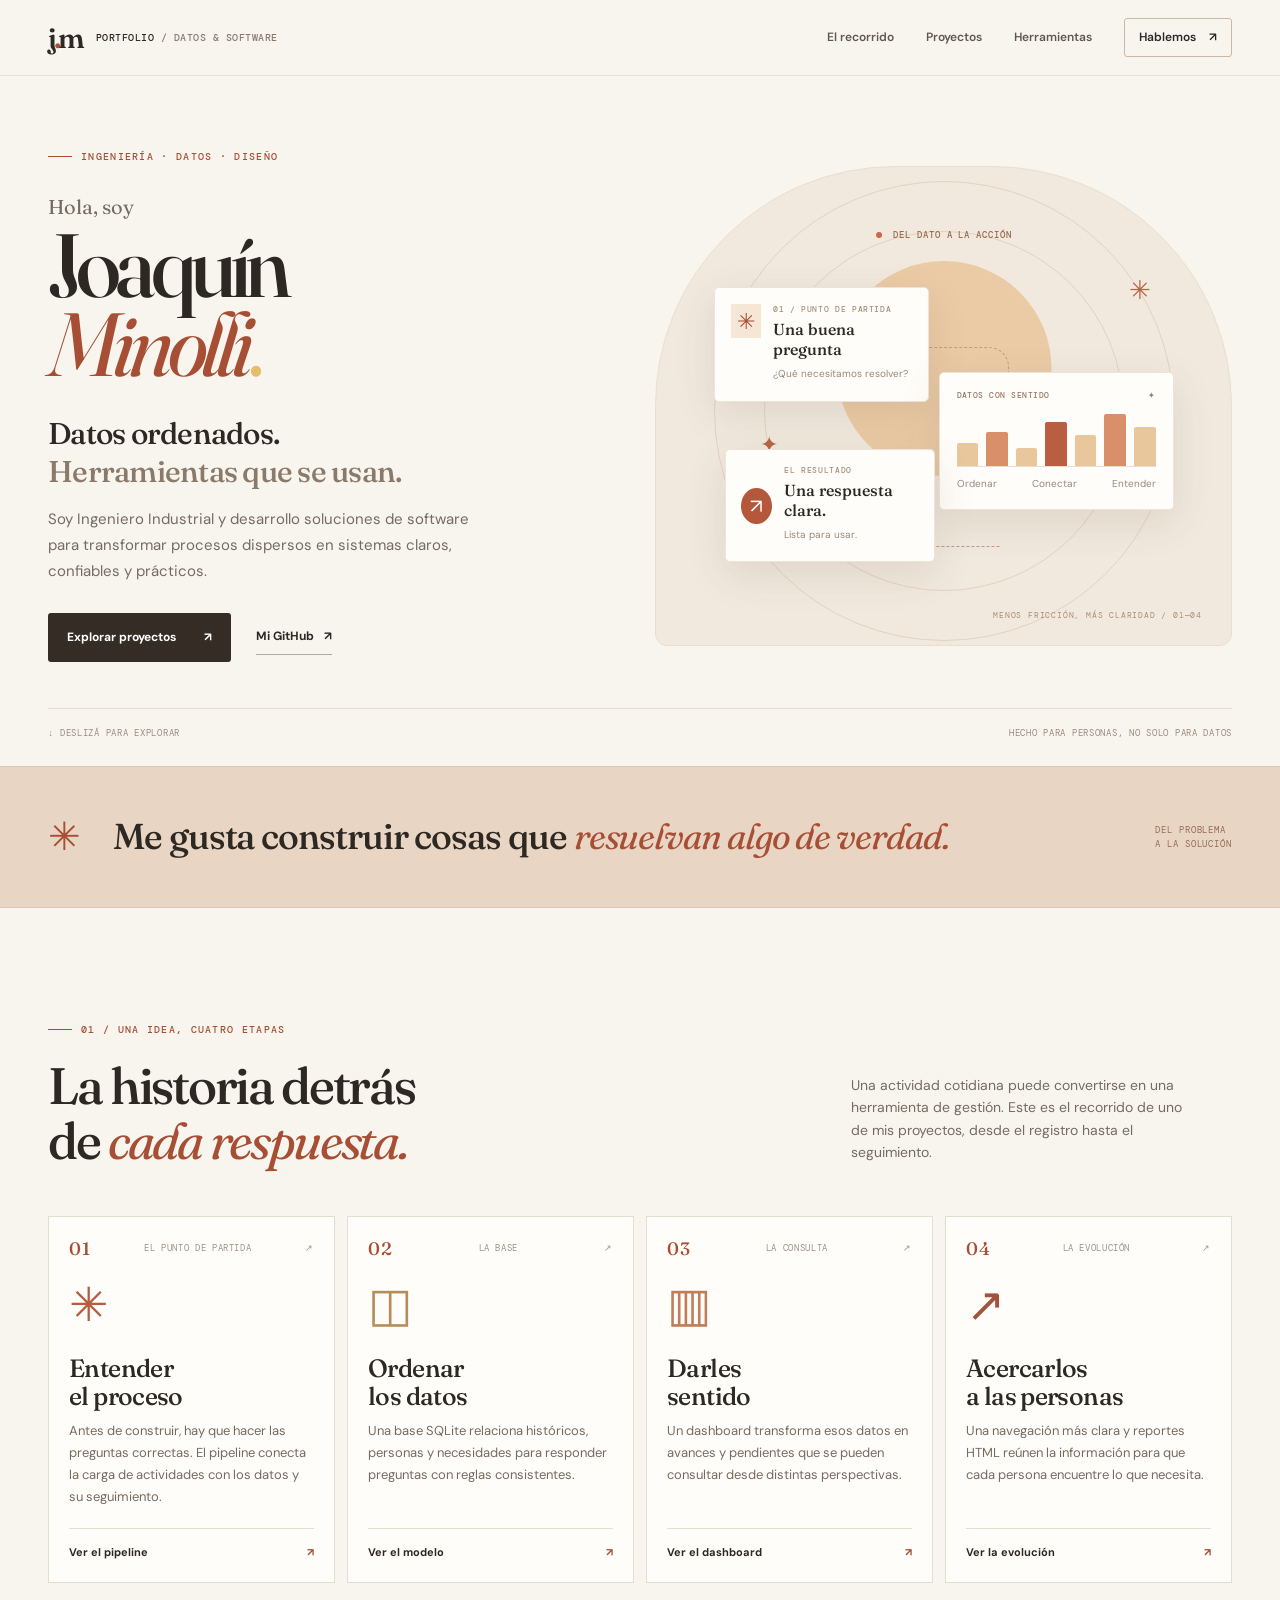
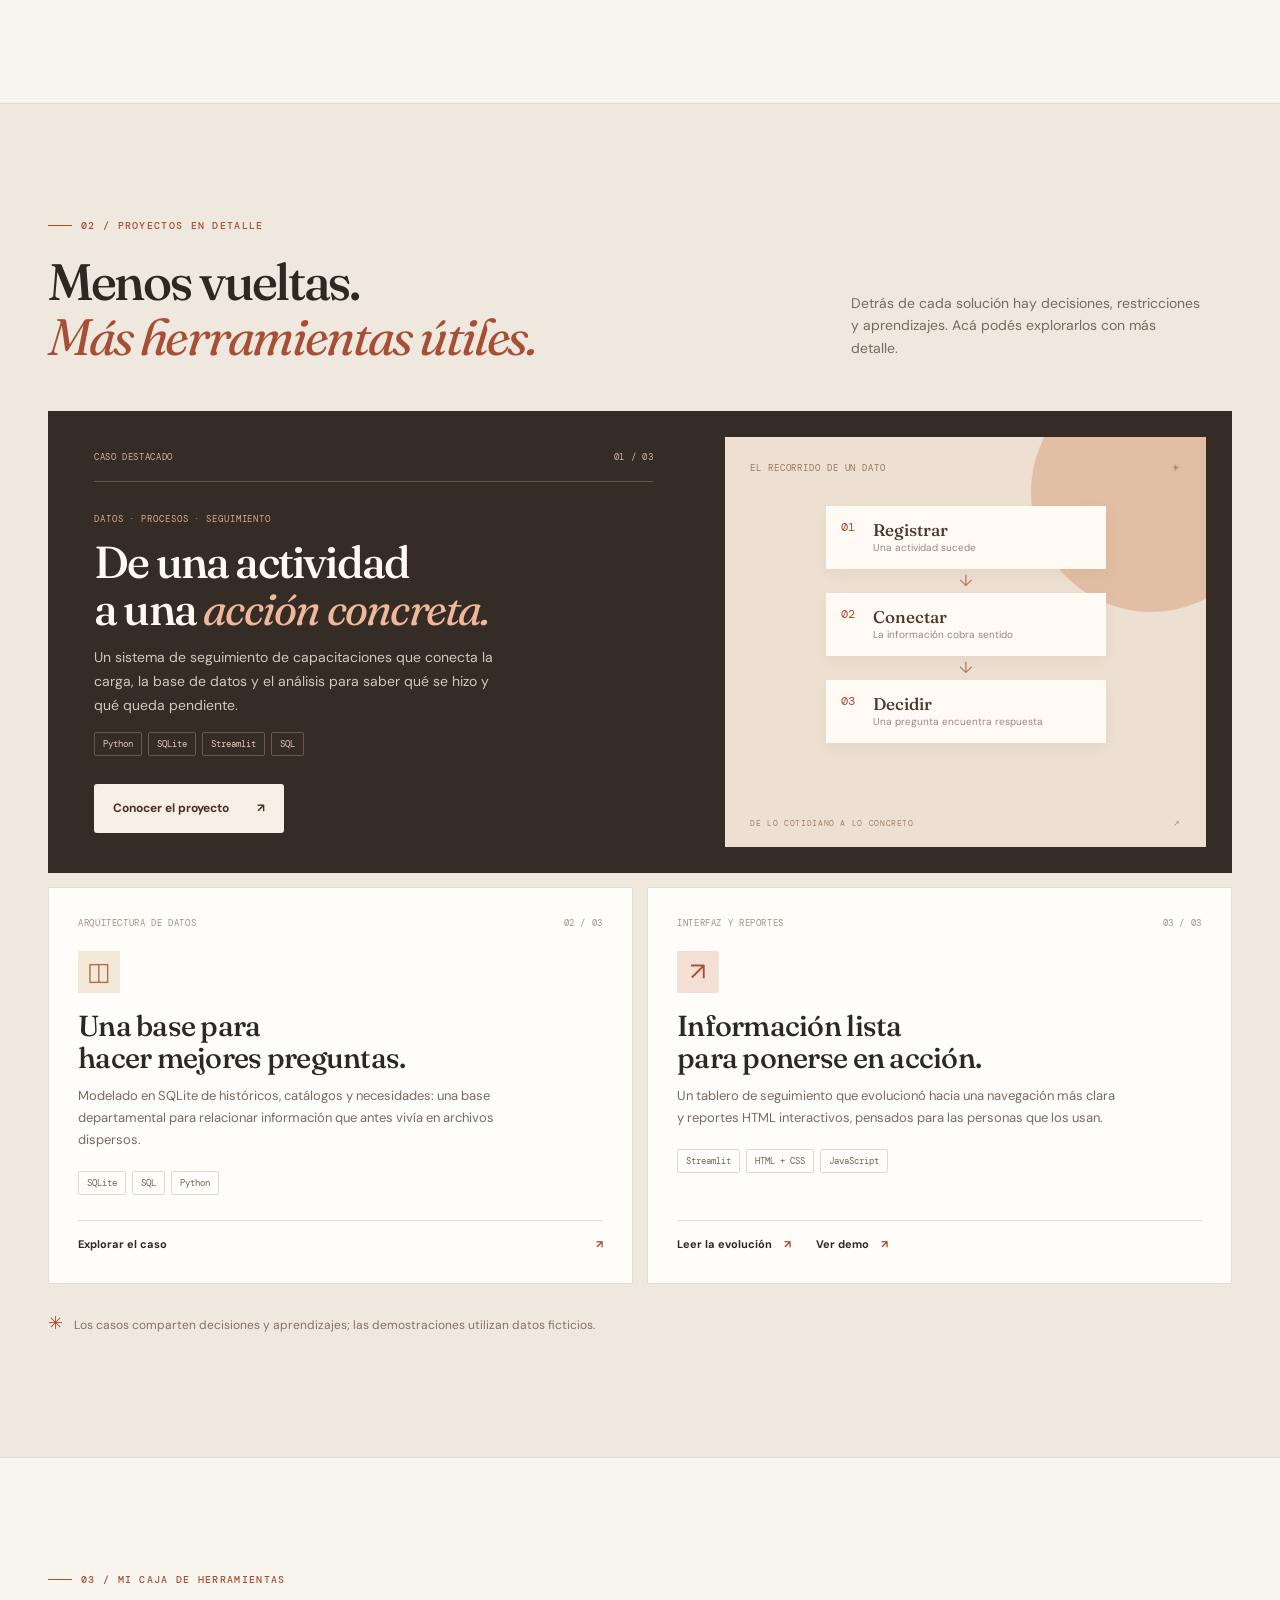
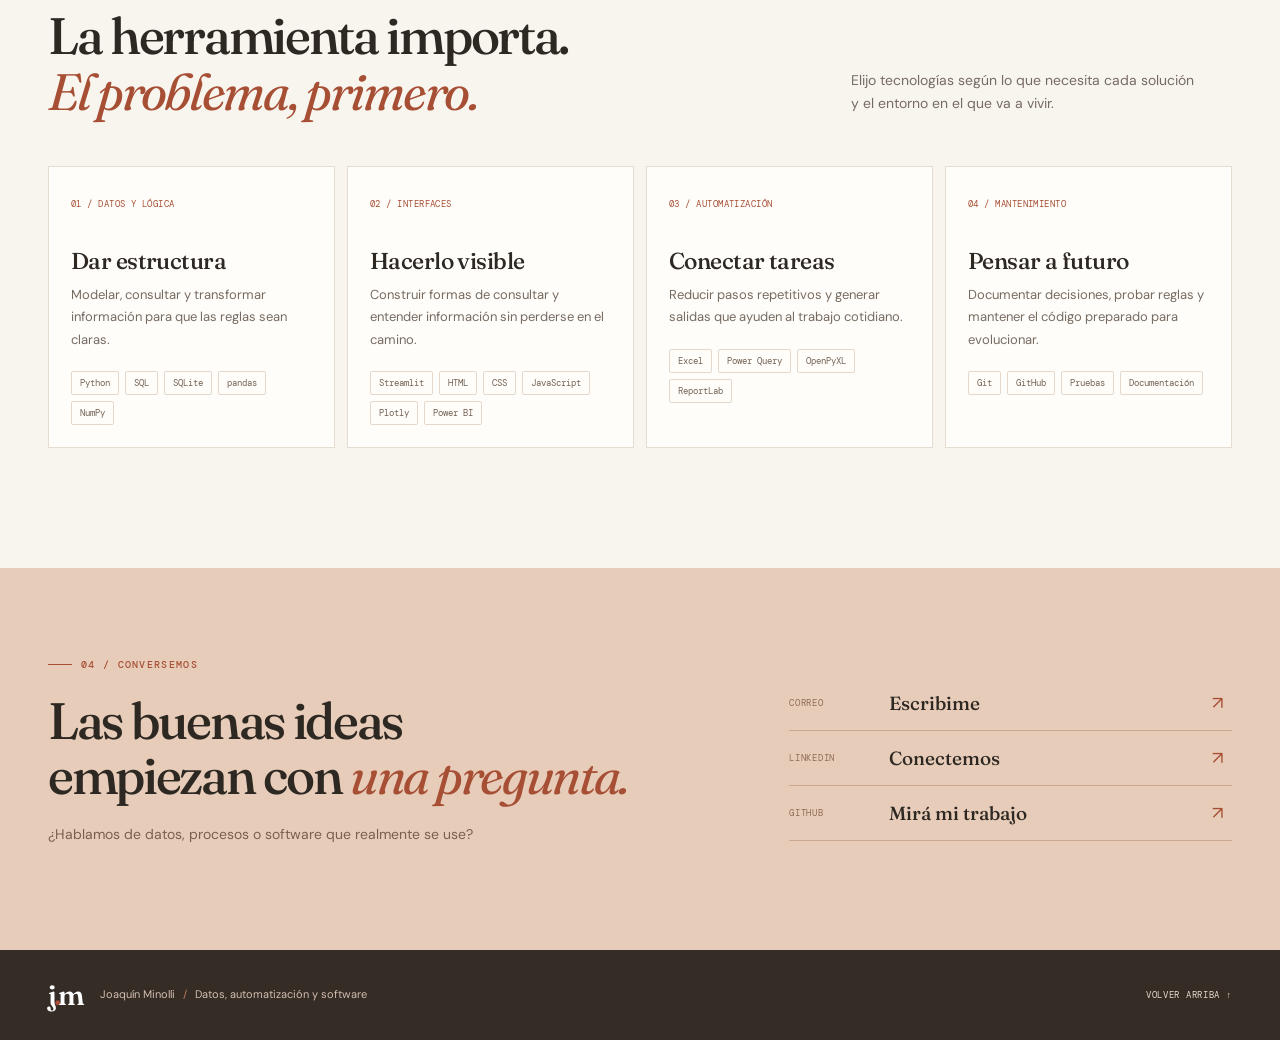
==== sitio/index.html @ 265dfa94 "Index en github" ====
<!doctype html>
<html lang="es">
<head>
  <meta charset="utf-8">
  <meta name="viewport" content="width=device-width, initial-scale=1">
  <meta name="description" content="Portfolio de Joaquín Minolli: datos, automatización y software para transformar procesos en herramientas claras y prácticas.">
  <meta name="theme-color" content="#f8f5ef">
  <title>Joaquín Minolli — Datos, automatización y software</title>
  <link rel="preconnect" href="https://fonts.googleapis.com">
  <link rel="preconnect" href="https://fonts.gstatic.com" crossorigin>
  <link href="https://fonts.googleapis.com/css2?family=DM+Sans:wght@400;500;600;700&family=DM+Mono:wght@400;500&family=Fraunces:opsz,wght@9..144,400;9..144,500;9..144,600;9..144,700&display=swap" rel="stylesheet">
  <link rel="stylesheet" href="styles.css">
  <script src="script.js" defer></script>
</head>
<body>
  <a class="skip-link" href="#contenido">Saltar al contenido</a>
  <header class="topbar">
    <a class="brand" href="#inicio" aria-label="Joaquín Minolli, inicio"><span class="brand-mark">j<span>.</span>m</span><span>PORTFOLIO <small> /  DATOS & SOFTWARE</small></span></a>
    <nav aria-label="Navegación principal">
      <a href="#recorrido">El recorrido</a><a href="#proyectos">Proyectos</a><a href="#herramientas">Herramientas</a><a class="nav-contact" href="#contacto">Hablemos <span aria-hidden="true">↗</span></a>
    </nav>
  </header>
  <main id="contenido">
    <section class="hero wrap" id="inicio">
      <div class="hero-copy">
        <p class="eyebrow"><span></span> INGENIERÍA · DATOS · DISEÑO</p>
        <p class="hero-intro">Hola, soy</p>
        <h1>Joaquín<br><em>Minolli<span>.</span></em></h1>
        <p class="hero-tagline">Datos ordenados.<br><span>Herramientas que se usan.</span></p>
        <p class="hero-text">Soy Ingeniero Industrial y desarrollo soluciones de software para transformar procesos dispersos en sistemas claros, confiables y prácticos.</p>
        <div class="hero-actions"><a class="button button-dark" href="#proyectos">Explorar proyectos <span aria-hidden="true">↗</span></a><a class="text-link" href="https://github.com/jminolli-e">Mi GitHub <span aria-hidden="true">↗</span></a></div>
      </div>
      <div class="hero-art" aria-label="Ilustración del recorrido desde los datos hasta una herramienta útil" role="img">
        <div class="art-orbit orbit-one"></div><div class="art-orbit orbit-two"></div><div class="art-sun"></div>
        <div class="art-label art-label-top"><span class="dot"></span> DEL DATO A LA ACCIÓN</div>
        <div class="art-card art-source"><span class="art-icon">✳</span><div><small>01 / PUNTO DE PARTIDA</small><strong>Una buena pregunta</strong><span>¿Qué necesitamos resolver?</span></div></div>
        <div class="art-line line-one"></div><div class="art-line line-two"></div>
        <div class="art-card art-data"><div class="mini-top"><span>DATOS CON SENTIDO</span><span>✦</span></div><div class="mini-bars"><i></i><i></i><i></i><i></i><i></i><i></i><i></i></div><div class="mini-bottom"><span>Ordenar</span><span>Conectar</span><span>Entender</span></div></div>
        <div class="art-card art-result"><span class="result-icon">↗</span><div><small>EL RESULTADO</small><strong>Una respuesta clara.</strong><span>Lista para usar.</span></div></div>
        <span class="art-spark spark-one">✳</span><span class="art-spark spark-two">✦</span><span class="art-caption">MENOS FRICCIÓN, MÁS CLARIDAD / 01—04</span>
      </div>
      <div class="hero-bottom"><span>↓ DESLIZÁ PARA EXPLORAR</span><span>HECHO PARA PERSONAS, NO SOLO PARA DATOS</span></div>
    </section>

    <section class="intro-band"><div class="wrap intro-band-inner reveal"><span class="asterisk">✳</span><p>Me gusta construir cosas que <em>resuelvan algo de verdad.</em></p><span class="band-note">DEL PROBLEMA<br>A LA SOLUCIÓN</span></div></section>

    <section class="section wrap" id="recorrido">
      <div class="section-heading reveal"><div><p class="eyebrow"><span></span> 01 / UNA IDEA, CUATRO ETAPAS</p><h2>La historia detrás<br>de <em>cada respuesta.</em></h2></div><p>Una actividad cotidiana puede convertirse en una herramienta de gestión. Este es el recorrido de uno de mis proyectos, desde el registro hasta el seguimiento.</p></div>
      <div class="journey">
        <article class="step-card reveal"><div class="step-top"><span>01</span><span>EL PUNTO DE PARTIDA</span><span>↗</span></div><div class="step-symbol symbol-one" aria-hidden="true">✳</div><h3>Entender<br>el proceso</h3><p>Antes de construir, hay que hacer las preguntas correctas. El pipeline conecta la carga de actividades con los datos y su seguimiento.</p><a href="https://github.com/jminolli-e/case-studies/tree/main/pipeline_coloquios">Ver el pipeline <span>↗</span></a></article>
        <article class="step-card reveal"><div class="step-top"><span>02</span><span>LA BASE</span><span>↗</span></div><div class="step-symbol symbol-two" aria-hidden="true">◫</div><h3>Ordenar<br>los datos</h3><p>Una base SQLite relaciona históricos, personas y necesidades para responder preguntas con reglas consistentes.</p><a href="https://github.com/jminolli-e/case-studies/tree/main/coloquios.db">Ver el modelo <span>↗</span></a></article>
        <article class="step-card reveal"><div class="step-top"><span>03</span><span>LA CONSULTA</span><span>↗</span></div><div class="step-symbol symbol-three" aria-hidden="true">▥</div><h3>Darles<br>sentido</h3><p>Un dashboard transforma esos datos en avances y pendientes que se pueden consultar desde distintas perspectivas.</p><a href="https://github.com/jminolli-e/case-studies/tree/main/coloquios">Ver el dashboard <span>↗</span></a></article>
        <article class="step-card reveal"><div class="step-top"><span>04</span><span>LA EVOLUCIÓN</span><span>↗</span></div><div class="step-symbol symbol-four" aria-hidden="true">↗</div><h3>Acercarlos<br>a las personas</h3><p>Una navegación más clara y reportes HTML reúnen la información para que cada persona encuentre lo que necesita.</p><a href="https://github.com/jminolli-e/case-studies/tree/main/coloquios/actualizacion">Ver la evolución <span>↗</span></a></article>
      </div>
    </section>

    <section class="projects-section" id="proyectos"><div class="wrap section">
      <div class="section-heading reveal"><div><p class="eyebrow"><span></span> 02 / PROYECTOS EN DETALLE</p><h2>Menos vueltas.<br><em>Más herramientas útiles.</em></h2></div><p>Detrás de cada solución hay decisiones, restricciones y aprendizajes. Acá podés explorarlos con más detalle.</p></div>
      <article class="featured-card reveal"><div class="featured-copy"><div class="project-overline"><span>CASO DESTACADO</span><span>01 / 03</span></div><p class="project-type">DATOS · PROCESOS · SEGUIMIENTO</p><h3>De una actividad<br>a una <em>acción concreta.</em></h3><p>Un sistema de seguimiento de capacitaciones que conecta la carga, la base de datos y el análisis para saber qué se hizo y qué queda pendiente.</p><div class="tags"><span>Python</span><span>SQLite</span><span>Streamlit</span><span>SQL</span></div><a class="button button-light" href="https://github.com/jminolli-e/case-studies/tree/main/pipeline_coloquios">Conocer el proyecto <span>↗</span></a></div><div class="featured-visual" aria-hidden="true"><div class="visual-title"><span>EL RECORRIDO DE UN DATO</span><span>✳</span></div><div class="visual-flow"><div><span>01</span><strong>Registrar</strong><small>Una actividad sucede</small></div><i>↓</i><div><span>02</span><strong>Conectar</strong><small>La información cobra sentido</small></div><i>↓</i><div><span>03</span><strong>Decidir</strong><small>Una pregunta encuentra respuesta</small></div></div><p>DE LO COTIDIANO A LO CONCRETO <span>↗</span></p></div></article>
      <div class="project-grid">
        <article class="project-card reveal"><div class="project-card-top"><span>ARQUITECTURA DE DATOS</span><span>02 / 03</span></div><div class="project-card-icon">◫</div><h3>Una base para<br>hacer mejores preguntas.</h3><p>Modelado en SQLite de históricos, catálogos y necesidades: una base departamental para relacionar información que antes vivía en archivos dispersos.</p><div class="tags"><span>SQLite</span><span>SQL</span><span>Python</span></div><a href="https://github.com/jminolli-e/case-studies/tree/main/coloquios.db">Explorar el caso <span>↗</span></a></article>
        <article class="project-card reveal"><div class="project-card-top"><span>INTERFAZ Y REPORTES</span><span>03 / 03</span></div><div class="project-card-icon orange">↗</div><h3>Información lista<br>para ponerse en acción.</h3><p>Un tablero de seguimiento que evolucionó hacia una navegación más clara y reportes HTML interactivos, pensados para las personas que los usan.</p><div class="tags"><span>Streamlit</span><span>HTML + CSS</span><span>JavaScript</span></div><div class="project-links"><a href="https://github.com/jminolli-e/case-studies/tree/main/coloquios/actualizacion">Leer la evolución <span>↗</span></a><a href="coloquios/actualizacion/demo/reporte-actual.html">Ver demo <span>↗</span></a></div></article>
      </div>
      <p class="privacy-note"><span>✳</span> Los casos comparten decisiones y aprendizajes; las demostraciones utilizan datos ficticios.</p>
    </div></section>

    <section class="section wrap" id="herramientas"><div class="section-heading reveal"><div><p class="eyebrow"><span></span> 03 / MI CAJA DE HERRAMIENTAS</p><h2>La herramienta importa.<br><em>El problema, primero.</em></h2></div><p>Elijo tecnologías según lo que necesita cada solución y el entorno en el que va a vivir.</p></div>
      <div class="skills-grid"><article class="skill-card reveal"><span>01 / DATOS Y LÓGICA</span><h3>Dar estructura</h3><p>Modelar, consultar y transformar información para que las reglas sean claras.</p><div class="tags"><span>Python</span><span>SQL</span><span>SQLite</span><span>pandas</span><span>NumPy</span></div></article><article class="skill-card reveal"><span>02 / INTERFACES</span><h3>Hacerlo visible</h3><p>Construir formas de consultar y entender información sin perderse en el camino.</p><div class="tags"><span>Streamlit</span><span>HTML</span><span>CSS</span><span>JavaScript</span><span>Plotly</span><span>Power BI</span></div></article><article class="skill-card reveal"><span>03 / AUTOMATIZACIÓN</span><h3>Conectar tareas</h3><p>Reducir pasos repetitivos y generar salidas que ayuden al trabajo cotidiano.</p><div class="tags"><span>Excel</span><span>Power Query</span><span>OpenPyXL</span><span>ReportLab</span></div></article><article class="skill-card reveal"><span>04 / MANTENIMIENTO</span><h3>Pensar a futuro</h3><p>Documentar decisiones, probar reglas y mantener el código preparado para evolucionar.</p><div class="tags"><span>Git</span><span>GitHub</span><span>Pruebas</span><span>Documentación</span></div></article></div>
    </section>
    <section class="contact-section" id="contacto"><div class="wrap contact-inner reveal"><div><p class="eyebrow"><span></span> 04 / CONVERSEMOS</p><h2>Las buenas ideas<br>empiezan con <em>una pregunta.</em></h2><p>¿Hablamos de datos, procesos o software que realmente se use?</p></div><div class="contact-links"><a href="mailto:joacominolli8@gmail.com"><span>CORREO</span> Escribime <b>↗</b></a><a href="https://www.linkedin.com/in/joaquin-minolli-bb6983295/"><span>LINKEDIN</span> Conectemos <b>↗</b></a><a href="https://github.com/jminolli-e"><span>GITHUB</span> Mirá mi trabajo <b>↗</b></a></div></div></section>
  </main>
  <footer><div class="wrap footer-inner"><a class="footer-brand" href="#inicio">j<span>.</span>m</a><p>Joaquín Minolli <span> / </span> Datos, automatización y software</p><a href="#inicio">VOLVER ARRIBA ↑</a></div></footer>
</body>
</html>
---- sitio/styles.css ----
:root{--paper:#f8f5ef;--white:#fffdf9;--ink:#2e2823;--muted:#766b61;--line:#e5ddd2;--clay:#a74f35;--rust:#cb6745;--peach:#f2dfd0;--gold:#e6bd68;--dark:#352c26;--serif:'Fraunces',Georgia,serif;--sans:'DM Sans',Arial,sans-serif;--mono:'DM Mono',monospace}
*{box-sizing:border-box}html{scroll-behavior:smooth;scroll-padding-top:90px}body{margin:0;background:var(--paper);color:var(--ink);font-family:var(--sans);line-height:1.6;-webkit-font-smoothing:antialiased}a{color:inherit}button,a{-webkit-tap-highlight-color:transparent}a:focus-visible{outline:3px solid var(--rust);outline-offset:5px}.skip-link{position:absolute;top:-100px;left:20px;z-index:200;background:var(--dark);color:white;padding:10px 16px}.skip-link:focus{top:12px}.wrap{width:min(1240px,calc(100% - 96px));margin:auto}.topbar{height:76px;display:flex;align-items:center;justify-content:space-between;padding:0 max(48px,calc((100% - 1240px)/2));background:rgba(248,245,239,.92);border-bottom:1px solid rgba(101,82,64,.12);position:sticky;top:0;z-index:20;backdrop-filter:blur(14px)}.brand{display:flex;align-items:center;gap:14px;text-decoration:none;font:500 10px var(--mono);letter-spacing:.05em;white-space:nowrap}.brand small{font:inherit;color:#8b7b6d}.brand-mark,.footer-brand{font:600 28px var(--serif);letter-spacing:-.1em}.brand-mark span,.footer-brand span{color:var(--clay)}nav{display:flex;align-items:center;gap:32px}nav a{text-decoration:none;font-size:12px;font-weight:600;color:#62574e;transition:color .2s}nav a:hover{color:var(--clay)}nav .nav-contact{border:1px solid #c9b7a7;padding:9px 14px;border-radius:3px;color:var(--ink)}.nav-contact span{margin-left:10px}.hero{min-height:690px;display:grid;grid-template-columns:1fr 1fr;align-items:center;gap:30px;position:relative;padding-top:65px;padding-bottom:95px}.eyebrow{display:flex;align-items:center;gap:9px;color:var(--clay);font:500 10px var(--mono);letter-spacing:.13em;margin:0 0 28px}.eyebrow>span{display:block;width:24px;height:1px;background:currentColor}.hero-intro{font-family:var(--serif);font-size:20px;color:var(--muted);margin:0 0 3px}.hero h1{font:500 clamp(64px,7vw,102px)/.88 var(--serif);letter-spacing:-.065em;margin:0}.hero h1 em{font-weight:400;color:var(--clay)}.hero h1 em span{font-style:normal;color:var(--gold)}.hero-tagline{font:500 clamp(22px,2.4vw,30px)/1.27 var(--serif);letter-spacing:-.025em;margin:31px 0 13px}.hero-tagline span{color:#8b7a69}.hero-text{font-size:15px;max-width:425px;color:#756b61;line-height:1.75}.hero-actions{display:flex;align-items:center;gap:25px;margin-top:28px}.button{display:inline-flex;align-items:center;justify-content:space-between;gap:28px;text-decoration:none;font-size:12px;font-weight:700;padding:15px 19px;border-radius:3px;transition:transform .25s,background .25s}.button:hover{transform:translateY(-3px)}.button-dark{background:var(--dark);color:white}.button-dark:hover{background:var(--clay)}.text-link{font-size:12px;font-weight:700;text-decoration:none;border-bottom:1px solid #b9a79a;padding:8px 0}.text-link span{padding-left:7px}.hero-bottom{position:absolute;bottom:27px;left:0;right:0;display:flex;justify-content:space-between;border-top:1px solid var(--line);padding-top:18px;color:#9a8b7d;font:400 9px var(--mono);letter-spacing:.08em}.hero-art{height:480px;position:relative;overflow:hidden;border-radius:240px 240px 12px 12px;background:#f1e9de;border:1px solid #e9dfd1}.art-orbit{position:absolute;border:1px solid rgba(170,109,74,.19);border-radius:50%;left:50%;top:51%;transform:translate(-50%,-50%)}.orbit-one{width:360px;height:360px}.orbit-two{width:460px;height:460px}.art-sun{position:absolute;width:215px;height:215px;border-radius:50%;background:#e8bc89;top:94px;left:50%;transform:translateX(-50%);opacity:.65}.art-label{position:absolute;top:62px;left:50%;transform:translateX(-50%);font:500 9px var(--mono);letter-spacing:.1em;color:#9a694f;white-space:nowrap}.dot{display:inline-block;width:6px;height:6px;border-radius:50%;background:var(--rust);margin-right:6px}.art-card{position:absolute;background:var(--white);box-shadow:0 12px 40px rgba(92,65,44,.12);border:1px solid #eee3d8;border-radius:5px}.art-card small{display:block;font:500 8px var(--mono);letter-spacing:.08em;color:#a68f7e;margin-bottom:5px}.art-card strong{display:block;font:500 16px var(--serif)}.art-card div>span:not(.mini-top span){font-size:10px;color:#99887b}.art-source{top:120px;left:10%;width:215px;padding:16px;display:flex;gap:12px;z-index:2;animation:float 6s ease-in-out infinite}.art-icon{background:#f5e6d6;color:var(--clay);width:34px;height:34px;display:grid;place-items:center;font-size:22px}.art-data{top:205px;right:10%;width:235px;padding:17px;z-index:3;animation:float 6s ease-in-out 1s infinite}.mini-top{display:flex;justify-content:space-between;color:#987764;font:500 8px var(--mono);letter-spacing:.06em}.mini-bars{display:flex;gap:8px;align-items:end;height:67px;padding-top:14px;border-bottom:1px solid #eaded3}.mini-bars i{flex:1;background:#e9c79d;height:45%;border-radius:2px 2px 0 0}.mini-bars i:nth-child(2){height:65%;background:#d9906a}.mini-bars i:nth-child(3){height:35%}.mini-bars i:nth-child(4){height:85%;background:#b95e41}.mini-bars i:nth-child(5){height:60%}.mini-bars i:nth-child(6){height:100%;background:#d9906a}.mini-bars i:nth-child(7){height:75%}.mini-bottom{display:flex;justify-content:space-between;margin-top:9px}.art-result{bottom:83px;left:12%;width:210px;display:flex;align-items:center;gap:12px;padding:15px;z-index:4;animation:float 6s ease-in-out 2s infinite}.result-icon{width:36px;height:36px;display:grid;place-items:center;background:#b4573b;color:white;font-size:20px;border-radius:50%}.art-line{position:absolute;z-index:1;border:1px dashed #c79b7b}.line-one{width:140px;height:70px;top:180px;left:37%;border-left:0;border-bottom:0;border-radius:0 20px 0 0}.line-two{width:160px;height:90px;top:290px;left:32%;border-right:0;border-top:0;border-radius:0 0 0 20px}.art-spark{position:absolute;color:#b96547}.spark-one{font-size:26px;right:14%;top:103px}.spark-two{font-size:22px;left:18%;bottom:183px}.art-caption{position:absolute;bottom:25px;right:29px;font:400 8px var(--mono);letter-spacing:.1em;color:#ab8b78}.intro-band{background:#e9d5c4;border-block:1px solid #dfc6b3}.intro-band-inner{min-height:140px;display:flex;align-items:center;gap:32px}.asterisk{font-size:39px;color:var(--clay)}.intro-band p{font:500 clamp(23px,3vw,36px)/1.2 var(--serif);letter-spacing:-.03em;flex:1}.intro-band p em{color:var(--clay);font-weight:400}.band-note{font:9px/1.6 var(--mono);letter-spacing:.1em;color:#936c56}.section{padding-top:115px;padding-bottom:120px}.section-heading{display:grid;grid-template-columns:1.2fr .6fr;align-items:end;gap:40px;margin-bottom:47px}.section-heading .eyebrow{margin-bottom:22px}.section-heading h2,.contact-inner h2{font:500 clamp(36px,4vw,56px)/1.08 var(--serif);letter-spacing:-.045em;margin:0}.section-heading h2 em,.contact-inner h2 em{font-weight:400;color:var(--clay)}.section-heading>p{max-width:350px;color:var(--muted);font-size:14px;margin:0 0 5px}.journey{display:grid;grid-template-columns:repeat(4,1fr);gap:12px}.step-card{background:var(--white);border:1px solid var(--line);padding:20px;min-height:360px;display:flex;flex-direction:column;transition:transform .3s,box-shadow .3s,border-color .3s}.step-card:hover,.project-card:hover,.skill-card:hover{transform:translateY(-6px);box-shadow:0 16px 35px rgba(78,54,36,.08);border-color:#d9bba8}.step-top,.project-overline,.project-card-top{display:flex;justify-content:space-between;align-items:center;color:#a09285;font:9px var(--mono);letter-spacing:.07em}.step-top span:first-child{font:500 18px var(--serif);color:var(--clay)}.step-symbol{height:77px;display:flex;align-items:end;padding-bottom:4px;font:400 47px var(--serif);color:#b45e41}.symbol-two{color:#b58d59}.symbol-three{color:#c17d57}.symbol-four{color:#a2533c}.step-card h3,.project-card h3,.skill-card h3{font:500 25px/1.12 var(--serif);letter-spacing:-.025em;margin:17px 0 10px}.step-card p,.project-card p,.skill-card p{font-size:13px;line-height:1.7;color:var(--muted);margin:0 0 20px}.step-card>a,.project-links a,.project-card>a{margin-top:auto;padding-top:15px;border-top:1px solid var(--line);text-decoration:none;font-size:11px;font-weight:700}.step-card>a span,.project-card>a span,.project-links a span{float:right;color:var(--clay)}.projects-section{background:#efe8de;border-block:1px solid #e7dbcf}.featured-card{display:grid;grid-template-columns:1.1fr .9fr;background:var(--dark);color:#fffaf4;min-height:435px;overflow:hidden}.featured-copy{padding:40px 46px}.project-overline{color:#d0b3a1;border-bottom:1px solid #665349;padding-bottom:18px}.project-type{font:9px var(--mono);letter-spacing:.1em;color:#dca98d;margin:31px 0 13px}.featured-copy h3{font:500 clamp(34px,3.5vw,48px)/1.05 var(--serif);letter-spacing:-.04em;margin:0}.featured-copy h3 em{font-weight:400;color:#efb89a}.featured-copy>p:not(.project-type){max-width:420px;font-size:14px;color:#d5c7bd;line-height:1.7}.tags{display:flex;flex-wrap:wrap;gap:6px}.tags span{border:1px solid #e5d8ca;border-radius:2px;padding:5px 8px;font:9px var(--mono);color:#746355}.featured-card .tags span{border-color:#6c584d;color:#e2c9ba}.button-light{margin-top:28px;background:#f7eee5;color:#473129}.button-light:hover{background:#e8be9e}.featured-visual{position:relative;margin:26px;background:#ede0d2;color:#48372b;padding:25px;overflow:hidden}.featured-visual:before{content:'';position:absolute;width:240px;height:240px;border-radius:50%;background:#dfb092;right:-65px;top:-65px;opacity:.7}.visual-title{position:relative;display:flex;justify-content:space-between;font:9px var(--mono);letter-spacing:.1em;color:#997461}.visual-flow{position:relative;max-width:280px;margin:32px auto 0}.visual-flow>div{background:#fffaf4;padding:13px 15px;display:grid;grid-template-columns:32px 1fr;box-shadow:0 6px 15px #9f79551a}.visual-flow>div>span{grid-row:span 2;font:12px var(--mono);color:var(--clay)}.visual-flow strong{font:500 17px var(--serif)}.visual-flow small{font-size:10px;color:#99877a}.visual-flow i{display:block;text-align:center;font-style:normal;line-height:24px;color:#b77b5e}.featured-visual>p{position:absolute;bottom:11px;left:25px;right:25px;display:flex;justify-content:space-between;font:8px var(--mono);letter-spacing:.08em;color:#a2816d}.project-grid{display:grid;grid-template-columns:1fr 1fr;gap:14px;margin-top:14px}.project-card,.skill-card{background:var(--white);border:1px solid var(--line);padding:29px;transition:transform .3s,box-shadow .3s,border-color .3s}.project-card{min-height:330px;display:flex;flex-direction:column}.project-card-icon{margin-top:22px;width:42px;height:42px;background:#f4e8d8;display:grid;place-items:center;color:#ad7049;font-size:25px}.project-card-icon.orange{background:#f4dfd4;color:var(--clay)}.project-card h3{font-size:29px}.project-card p{max-width:440px}.project-card .tags{margin-bottom:25px}.project-links{display:flex;gap:25px;margin-top:auto;border-top:1px solid var(--line)}.project-links a{border:0}.project-links a span{margin-left:12px}.privacy-note{font-size:12px;color:#827267;margin:25px 0 0}.privacy-note span{color:var(--clay);font-size:18px;margin-right:8px}.skills-grid{display:grid;grid-template-columns:repeat(4,1fr);gap:12px}.skill-card{min-height:255px;padding:22px}.skill-card>span{font:9px var(--mono);color:var(--clay);letter-spacing:.05em}.skill-card h3{font-size:23px;margin-top:34px}.skill-card .tags{margin-top:20px}.contact-section{background:#e7cdb9}.contact-inner{display:grid;grid-template-columns:1fr .65fr;gap:60px;padding-top:90px;padding-bottom:90px}.contact-inner .eyebrow{margin-bottom:22px}.contact-inner>div>p:last-child{color:#7a5f4e;font-size:14px;margin-top:20px}.contact-links{display:flex;flex-direction:column;justify-content:center}.contact-links a{display:grid;grid-template-columns:100px 1fr 20px;align-items:center;text-decoration:none;border-bottom:1px solid #cba990;padding:15px 0;font:500 19px var(--serif);transition:padding .2s,color .2s}.contact-links a:hover{padding-left:8px;color:var(--clay)}.contact-links a span{font:9px var(--mono);letter-spacing:.08em;color:#906b56}.contact-links b{font:400 18px var(--sans);color:var(--clay)}footer{background:var(--dark);color:#e9dacf}.footer-inner{min-height:90px;display:flex;align-items:center;gap:18px}.footer-brand{text-decoration:none;color:white}.footer-inner p{font-size:11px;flex:1;color:#d4bfb1}.footer-inner p span{color:#bd7a5c;padding:0 5px}.footer-inner>a:last-child{font:9px var(--mono);letter-spacing:.08em;text-decoration:none}.will-reveal{opacity:0;transform:translateY(18px);transition:opacity .65s ease,transform .65s ease}.will-reveal.is-visible{opacity:1;transform:translateY(0)}.step-card.will-reveal.is-visible:hover,.project-card.will-reveal.is-visible:hover,.skill-card.will-reveal.is-visible:hover{transform:translateY(-6px)}@keyframes float{0%,100%{transform:translateY(0)}50%{transform:translateY(-7px)}}
@media(max-width:1000px){.wrap{width:min(100% - 56px,1240px)}.topbar{padding:0 28px}.hero{min-height:620px}.hero-art{height:430px}.journey,.skills-grid{grid-template-columns:repeat(2,1fr)}.step-card{min-height:300px}.step-symbol{height:58px}.section{padding-block:85px}.featured-copy{padding:32px}}
@media(max-width:680px){.wrap{width:calc(100% - 36px)}.topbar{height:auto;min-height:64px;padding:12px 18px;gap:10px;align-items:flex-start}.brand small{display:none}.brand{gap:8px}nav{gap:12px;flex-wrap:wrap;justify-content:flex-end}nav a{font-size:11px}nav .nav-contact{padding:4px 7px}.hero{display:flex;flex-direction:column;align-items:stretch;padding-top:54px;padding-bottom:75px;gap:40px}.hero h1{font-size:clamp(62px,16vw,86px)}.hero-art{height:390px;max-width:480px;width:100%;align-self:center}.art-source{left:7%}.art-data{right:7%}.hero-bottom{font-size:8px}.hero-bottom span:last-child{display:none}.intro-band-inner{gap:15px;min-height:110px}.asterisk{font-size:28px}.intro-band p{font-size:23px}.band-note{display:none}.section{padding-block:72px}.section-heading{grid-template-columns:1fr;gap:18px;margin-bottom:32px}.section-heading>p{max-width:100%}.journey,.skills-grid{grid-template-columns:1fr 1fr;gap:8px}.step-card{padding:16px;min-height:335px}.step-top span:nth-child(2){display:none}.step-card h3{font-size:22px}.featured-card{grid-template-columns:1fr}.featured-copy{padding:25px}.featured-visual{min-height:340px;margin:0 18px 18px}.project-grid{grid-template-columns:1fr}.skill-card{padding:17px}.skill-card h3{font-size:21px}.contact-inner{grid-template-columns:1fr;gap:25px;padding-block:70px}.footer-inner{flex-wrap:wrap;padding-block:20px;gap:10px}.footer-inner p{min-width:70%;margin:0}.footer-inner>a:last-child{margin-left:auto}.project-links{flex-wrap:wrap;gap:10px 25px}}
@media(max-width:390px){.journey,.skills-grid{grid-template-columns:1fr}.step-card{min-height:270px}.hero-art{height:370px}.art-data{width:200px}.hero h1{font-size:60px}}
@media(prefers-reduced-motion:reduce){html{scroll-behavior:auto}*,*:before,*:after{animation-duration:.01ms!important;animation-iteration-count:1!important;transition-duration:.01ms!important}.will-reveal{opacity:1;transform:none}}
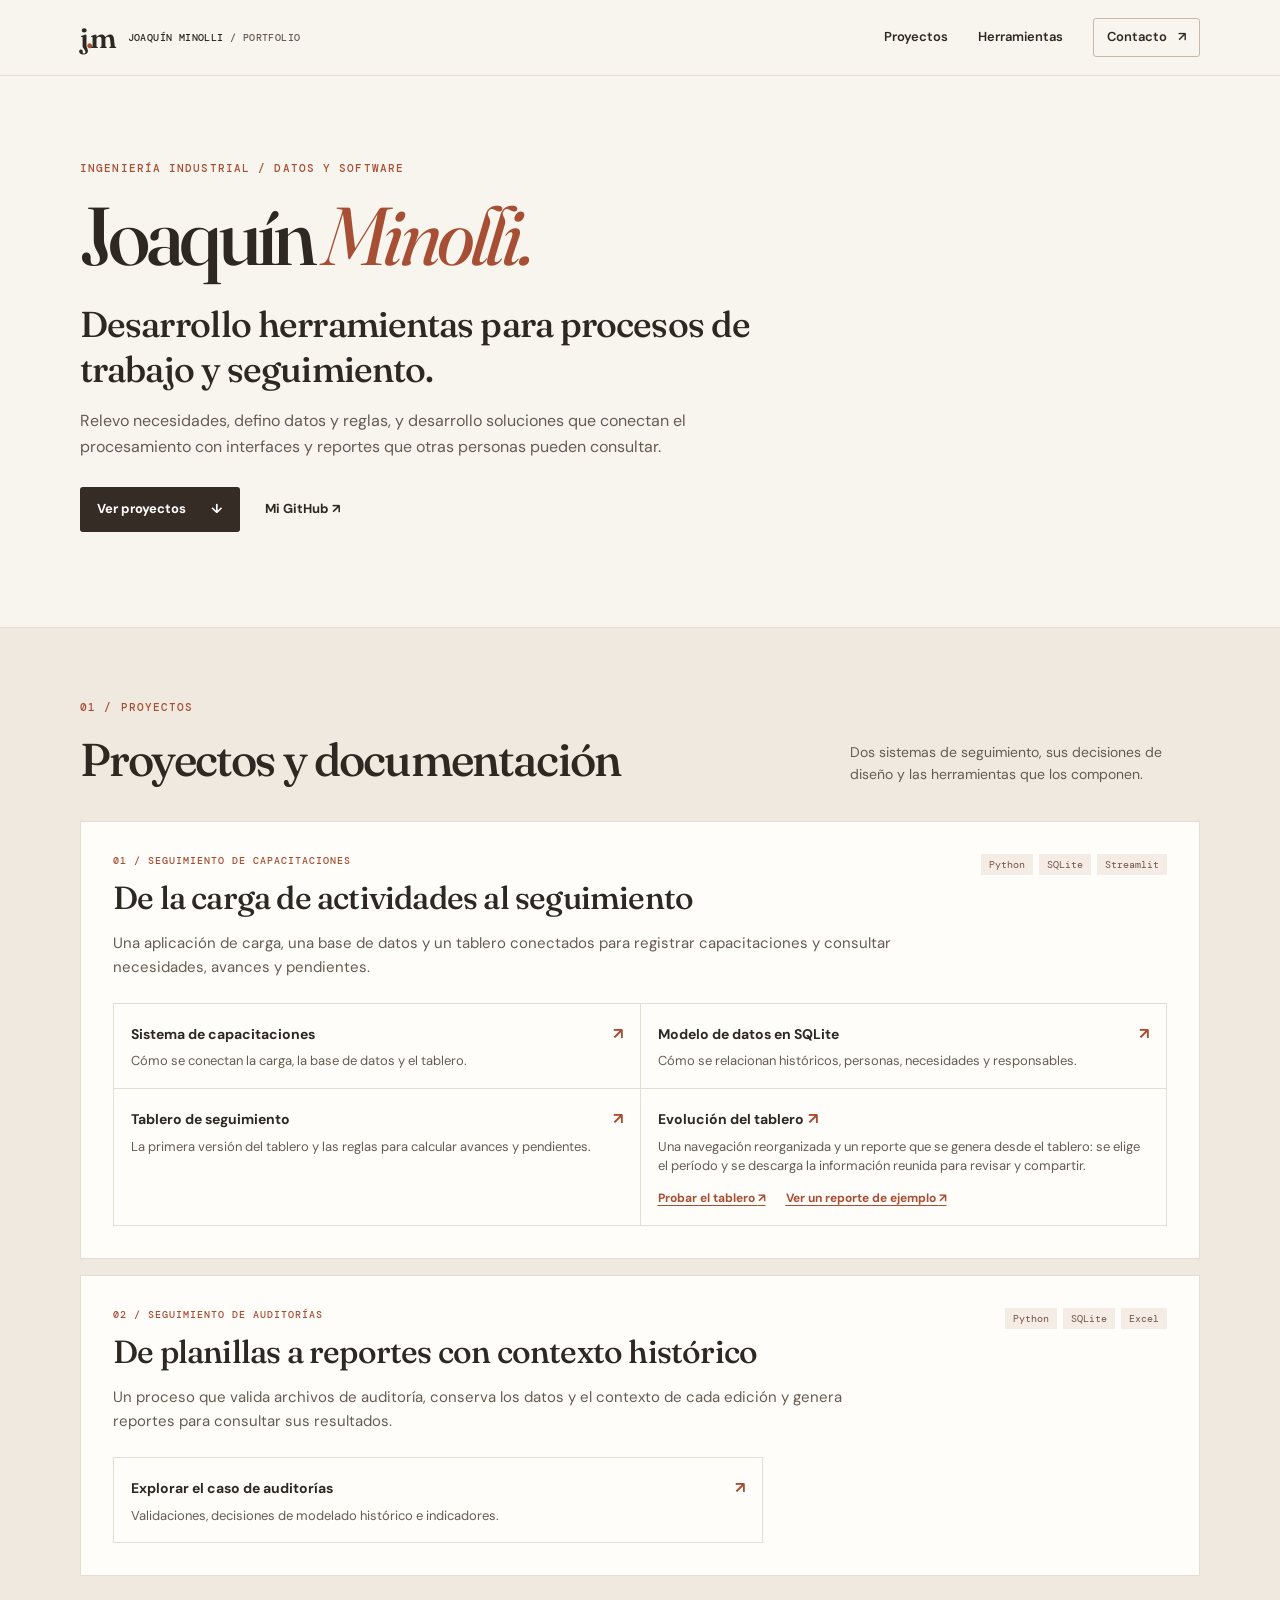
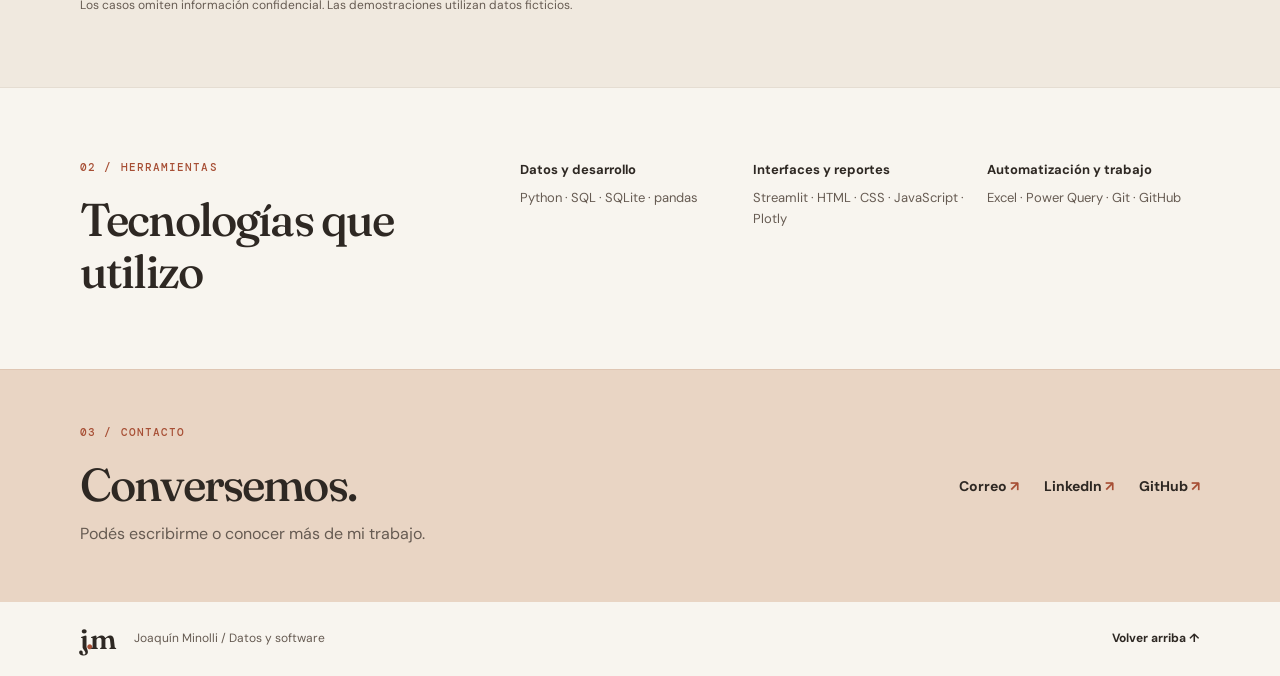
==== commit 14834c48: "Acutalización Index. - Se modificaron lso contenidos y disposición de los contenidos." ====
--- a/sitio/index.html
+++ b/sitio/index.html
@@ -3,72 +3,61 @@
 <head>
   <meta charset="utf-8">
   <meta name="viewport" content="width=device-width, initial-scale=1">
-  <meta name="description" content="Portfolio de Joaquín Minolli: datos, automatización y software para transformar procesos en herramientas claras y prácticas.">
+  <meta name="description" content="Proyectos de Joaquín Minolli: desarrollo de sistemas de seguimiento, automatización y análisis de datos.">
   <meta name="theme-color" content="#f8f5ef">
-  <title>Joaquín Minolli — Datos, automatización y software</title>
+  <title>Joaquín Minolli — Proyectos de datos y software</title>
   <link rel="preconnect" href="https://fonts.googleapis.com">
   <link rel="preconnect" href="https://fonts.gstatic.com" crossorigin>
-  <link href="https://fonts.googleapis.com/css2?family=DM+Sans:wght@400;500;600;700&family=DM+Mono:wght@400;500&family=Fraunces:opsz,wght@9..144,400;9..144,500;9..144,600;9..144,700&display=swap" rel="stylesheet">
+  <link href="https://fonts.googleapis.com/css2?family=DM+Sans:wght@400;500;600;700&family=DM+Mono:wght@400;500&family=Fraunces:opsz,wght@9..144,400;9..144,500;9..144,600&display=swap" rel="stylesheet">
   <link rel="stylesheet" href="styles.css">
-  <script src="script.js" defer></script>
 </head>
 <body>
   <a class="skip-link" href="#contenido">Saltar al contenido</a>
   <header class="topbar">
-    <a class="brand" href="#inicio" aria-label="Joaquín Minolli, inicio"><span class="brand-mark">j<span>.</span>m</span><span>PORTFOLIO <small> /  DATOS & SOFTWARE</small></span></a>
+    <a class="brand" href="#inicio" aria-label="Joaquín Minolli, inicio"><span class="brand-mark">j<span>.</span>m</span><span>JOAQUÍN MINOLLI <small>/ PORTFOLIO</small></span></a>
     <nav aria-label="Navegación principal">
-      <a href="#recorrido">El recorrido</a><a href="#proyectos">Proyectos</a><a href="#herramientas">Herramientas</a><a class="nav-contact" href="#contacto">Hablemos <span aria-hidden="true">↗</span></a>
+      <a href="#proyectos">Proyectos</a>
+      <a href="#herramientas">Herramientas</a>
+      <a class="nav-contact" href="#contacto">Contacto <span aria-hidden="true">↗</span></a>
     </nav>
   </header>
+
   <main id="contenido">
     <section class="hero wrap" id="inicio">
-      <div class="hero-copy">
-        <p class="eyebrow"><span></span> INGENIERÍA · DATOS · DISEÑO</p>
-        <p class="hero-intro">Hola, soy</p>
-        <h1>Joaquín<br><em>Minolli<span>.</span></em></h1>
-        <p class="hero-tagline">Datos ordenados.<br><span>Herramientas que se usan.</span></p>
-        <p class="hero-text">Soy Ingeniero Industrial y desarrollo soluciones de software para transformar procesos dispersos en sistemas claros, confiables y prácticos.</p>
-        <div class="hero-actions"><a class="button button-dark" href="#proyectos">Explorar proyectos <span aria-hidden="true">↗</span></a><a class="text-link" href="https://github.com/jminolli-e">Mi GitHub <span aria-hidden="true">↗</span></a></div>
-      </div>
-      <div class="hero-art" aria-label="Ilustración del recorrido desde los datos hasta una herramienta útil" role="img">
-        <div class="art-orbit orbit-one"></div><div class="art-orbit orbit-two"></div><div class="art-sun"></div>
-        <div class="art-label art-label-top"><span class="dot"></span> DEL DATO A LA ACCIÓN</div>
-        <div class="art-card art-source"><span class="art-icon">✳</span><div><small>01 / PUNTO DE PARTIDA</small><strong>Una buena pregunta</strong><span>¿Qué necesitamos resolver?</span></div></div>
-        <div class="art-line line-one"></div><div class="art-line line-two"></div>
-        <div class="art-card art-data"><div class="mini-top"><span>DATOS CON SENTIDO</span><span>✦</span></div><div class="mini-bars"><i></i><i></i><i></i><i></i><i></i><i></i><i></i></div><div class="mini-bottom"><span>Ordenar</span><span>Conectar</span><span>Entender</span></div></div>
-        <div class="art-card art-result"><span class="result-icon">↗</span><div><small>EL RESULTADO</small><strong>Una respuesta clara.</strong><span>Lista para usar.</span></div></div>
-        <span class="art-spark spark-one">✳</span><span class="art-spark spark-two">✦</span><span class="art-caption">MENOS FRICCIÓN, MÁS CLARIDAD / 01—04</span>
-      </div>
-      <div class="hero-bottom"><span>↓ DESLIZÁ PARA EXPLORAR</span><span>HECHO PARA PERSONAS, NO SOLO PARA DATOS</span></div>
+      <p class="eyebrow">INGENIERÍA INDUSTRIAL / DATOS Y SOFTWARE</p>
+      <h1>Joaquín <em>Minolli.</em></h1>
+      <p class="hero-lead">Desarrollo herramientas para procesos de trabajo y seguimiento.</p>
+      <p class="hero-text">Relevo necesidades, defino datos y reglas, y desarrollo soluciones que conectan el procesamiento con interfaces y reportes que otras personas pueden consultar.</p>
+      <div class="hero-actions"><a class="button" href="#proyectos">Ver proyectos <span aria-hidden="true">↓</span></a><a class="text-link" href="https://github.com/jminolli-e">Mi GitHub <span aria-hidden="true">↗</span></a></div>
     </section>
 
-    <section class="intro-band"><div class="wrap intro-band-inner reveal"><span class="asterisk">✳</span><p>Me gusta construir cosas que <em>resuelvan algo de verdad.</em></p><span class="band-note">DEL PROBLEMA<br>A LA SOLUCIÓN</span></div></section>
+    <section class="projects-section" id="proyectos">
+      <div class="wrap section">
+        <div class="section-heading"><div><p class="eyebrow">01 / PROYECTOS</p><h2>Proyectos y documentación</h2></div><p>Dos sistemas de seguimiento, sus decisiones de diseño y las herramientas que los componen.</p></div>
 
-    <section class="section wrap" id="recorrido">
-      <div class="section-heading reveal"><div><p class="eyebrow"><span></span> 01 / UNA IDEA, CUATRO ETAPAS</p><h2>La historia detrás<br>de <em>cada respuesta.</em></h2></div><p>Una actividad cotidiana puede convertirse en una herramienta de gestión. Este es el recorrido de uno de mis proyectos, desde el registro hasta el seguimiento.</p></div>
-      <div class="journey">
-        <article class="step-card reveal"><div class="step-top"><span>01</span><span>EL PUNTO DE PARTIDA</span><span>↗</span></div><div class="step-symbol symbol-one" aria-hidden="true">✳</div><h3>Entender<br>el proceso</h3><p>Antes de construir, hay que hacer las preguntas correctas. El pipeline conecta la carga de actividades con los datos y su seguimiento.</p><a href="https://github.com/jminolli-e/case-studies/tree/main/pipeline_coloquios">Ver el pipeline <span>↗</span></a></article>
-        <article class="step-card reveal"><div class="step-top"><span>02</span><span>LA BASE</span><span>↗</span></div><div class="step-symbol symbol-two" aria-hidden="true">◫</div><h3>Ordenar<br>los datos</h3><p>Una base SQLite relaciona históricos, personas y necesidades para responder preguntas con reglas consistentes.</p><a href="https://github.com/jminolli-e/case-studies/tree/main/coloquios.db">Ver el modelo <span>↗</span></a></article>
-        <article class="step-card reveal"><div class="step-top"><span>03</span><span>LA CONSULTA</span><span>↗</span></div><div class="step-symbol symbol-three" aria-hidden="true">▥</div><h3>Darles<br>sentido</h3><p>Un dashboard transforma esos datos en avances y pendientes que se pueden consultar desde distintas perspectivas.</p><a href="https://github.com/jminolli-e/case-studies/tree/main/coloquios">Ver el dashboard <span>↗</span></a></article>
-        <article class="step-card reveal"><div class="step-top"><span>04</span><span>LA EVOLUCIÓN</span><span>↗</span></div><div class="step-symbol symbol-four" aria-hidden="true">↗</div><h3>Acercarlos<br>a las personas</h3><p>Una navegación más clara y reportes HTML reúnen la información para que cada persona encuentre lo que necesita.</p><a href="https://github.com/jminolli-e/case-studies/tree/main/coloquios/actualizacion">Ver la evolución <span>↗</span></a></article>
+        <article class="project">
+          <div class="project-header"><div><p class="project-label">01 / SEGUIMIENTO DE CAPACITACIONES</p><h3>De la carga de actividades al seguimiento</h3></div><div class="tags" aria-label="Tecnologías"><span>Python</span><span>SQLite</span><span>Streamlit</span></div></div>
+          <p class="project-summary">Una aplicación de carga, una base de datos y un tablero conectados para registrar capacitaciones y consultar necesidades, avances y pendientes.</p>
+          <div class="document-list" aria-label="Documentación de capacitaciones">
+            <a class="document" href="https://github.com/jminolli-e/case-studies/tree/main/pipeline_capacitaciones"><span><strong>Sistema de capacitaciones</strong><small>Cómo se conectan la carga, la base de datos y el tablero.</small></span><span class="arrow" aria-hidden="true">↗</span></a>
+            <a class="document" href="https://github.com/jminolli-e/case-studies/tree/main/capacitaciones.db"><span><strong>Modelo de datos en SQLite</strong><small>Cómo se relacionan históricos, personas, necesidades y responsables.</small></span><span class="arrow" aria-hidden="true">↗</span></a>
+            <a class="document" href="https://github.com/jminolli-e/case-studies/tree/main/capacitaciones"><span><strong>Tablero de seguimiento</strong><small>La primera versión del tablero y las reglas para calcular avances y pendientes.</small></span><span class="arrow" aria-hidden="true">↗</span></a>
+            <div class="document document-evolution"><div><a class="document-title" href="https://github.com/jminolli-e/case-studies/tree/main/capacitaciones/actualizacion"><strong>Evolución del tablero</strong> <span class="arrow" aria-hidden="true">↗</span></a><p>Una navegación reorganizada y un reporte que se genera desde el tablero: se elige el período y se descarga la información reunida para revisar y compartir.</p><div class="demo-links"><a href="../capacitaciones/actualizacion/demo/dashboard-actual.html">Probar el tablero <span aria-hidden="true">↗</span></a><a href="../capacitaciones/actualizacion/demo/reporte-actual.html">Ver un reporte de ejemplo <span aria-hidden="true">↗</span></a></div></div></div>
+          </div>
+        </article>
+
+        <article class="project project-audits">
+          <div class="project-header"><div><p class="project-label">02 / SEGUIMIENTO DE AUDITORÍAS</p><h3>De planillas a reportes con contexto histórico</h3></div><div class="tags" aria-label="Tecnologías"><span>Python</span><span>SQLite</span><span>Excel</span></div></div>
+          <p class="project-summary">Un proceso que valida archivos de auditoría, conserva los datos y el contexto de cada edición y genera reportes para consultar sus resultados.</p>
+          <a class="document audit-link" href="https://github.com/jminolli-e/case-studies/tree/main/auditorias"><span><strong>Explorar el caso de auditorías</strong><small>Validaciones, decisiones de modelado histórico e indicadores.</small></span><span class="arrow" aria-hidden="true">↗</span></a>
+        </article>
+        <p class="privacy-note">Los casos omiten información confidencial. Las demostraciones utilizan datos ficticios.</p>
       </div>
     </section>
 
-    <section class="projects-section" id="proyectos"><div class="wrap section">
-      <div class="section-heading reveal"><div><p class="eyebrow"><span></span> 02 / PROYECTOS EN DETALLE</p><h2>Menos vueltas.<br><em>Más herramientas útiles.</em></h2></div><p>Detrás de cada solución hay decisiones, restricciones y aprendizajes. Acá podés explorarlos con más detalle.</p></div>
-      <article class="featured-card reveal"><div class="featured-copy"><div class="project-overline"><span>CASO DESTACADO</span><span>01 / 03</span></div><p class="project-type">DATOS · PROCESOS · SEGUIMIENTO</p><h3>De una actividad<br>a una <em>acción concreta.</em></h3><p>Un sistema de seguimiento de capacitaciones que conecta la carga, la base de datos y el análisis para saber qué se hizo y qué queda pendiente.</p><div class="tags"><span>Python</span><span>SQLite</span><span>Streamlit</span><span>SQL</span></div><a class="button button-light" href="https://github.com/jminolli-e/case-studies/tree/main/pipeline_coloquios">Conocer el proyecto <span>↗</span></a></div><div class="featured-visual" aria-hidden="true"><div class="visual-title"><span>EL RECORRIDO DE UN DATO</span><span>✳</span></div><div class="visual-flow"><div><span>01</span><strong>Registrar</strong><small>Una actividad sucede</small></div><i>↓</i><div><span>02</span><strong>Conectar</strong><small>La información cobra sentido</small></div><i>↓</i><div><span>03</span><strong>Decidir</strong><small>Una pregunta encuentra respuesta</small></div></div><p>DE LO COTIDIANO A LO CONCRETO <span>↗</span></p></div></article>
-      <div class="project-grid">
-        <article class="project-card reveal"><div class="project-card-top"><span>ARQUITECTURA DE DATOS</span><span>02 / 03</span></div><div class="project-card-icon">◫</div><h3>Una base para<br>hacer mejores preguntas.</h3><p>Modelado en SQLite de históricos, catálogos y necesidades: una base departamental para relacionar información que antes vivía en archivos dispersos.</p><div class="tags"><span>SQLite</span><span>SQL</span><span>Python</span></div><a href="https://github.com/jminolli-e/case-studies/tree/main/coloquios.db">Explorar el caso <span>↗</span></a></article>
-        <article class="project-card reveal"><div class="project-card-top"><span>INTERFAZ Y REPORTES</span><span>03 / 03</span></div><div class="project-card-icon orange">↗</div><h3>Información lista<br>para ponerse en acción.</h3><p>Un tablero de seguimiento que evolucionó hacia una navegación más clara y reportes HTML interactivos, pensados para las personas que los usan.</p><div class="tags"><span>Streamlit</span><span>HTML + CSS</span><span>JavaScript</span></div><div class="project-links"><a href="https://github.com/jminolli-e/case-studies/tree/main/coloquios/actualizacion">Leer la evolución <span>↗</span></a><a href="coloquios/actualizacion/demo/reporte-actual.html">Ver demo <span>↗</span></a></div></article>
-      </div>
-      <p class="privacy-note"><span>✳</span> Los casos comparten decisiones y aprendizajes; las demostraciones utilizan datos ficticios.</p>
-    </div></section>
-
-    <section class="section wrap" id="herramientas"><div class="section-heading reveal"><div><p class="eyebrow"><span></span> 03 / MI CAJA DE HERRAMIENTAS</p><h2>La herramienta importa.<br><em>El problema, primero.</em></h2></div><p>Elijo tecnologías según lo que necesita cada solución y el entorno en el que va a vivir.</p></div>
-      <div class="skills-grid"><article class="skill-card reveal"><span>01 / DATOS Y LÓGICA</span><h3>Dar estructura</h3><p>Modelar, consultar y transformar información para que las reglas sean claras.</p><div class="tags"><span>Python</span><span>SQL</span><span>SQLite</span><span>pandas</span><span>NumPy</span></div></article><article class="skill-card reveal"><span>02 / INTERFACES</span><h3>Hacerlo visible</h3><p>Construir formas de consultar y entender información sin perderse en el camino.</p><div class="tags"><span>Streamlit</span><span>HTML</span><span>CSS</span><span>JavaScript</span><span>Plotly</span><span>Power BI</span></div></article><article class="skill-card reveal"><span>03 / AUTOMATIZACIÓN</span><h3>Conectar tareas</h3><p>Reducir pasos repetitivos y generar salidas que ayuden al trabajo cotidiano.</p><div class="tags"><span>Excel</span><span>Power Query</span><span>OpenPyXL</span><span>ReportLab</span></div></article><article class="skill-card reveal"><span>04 / MANTENIMIENTO</span><h3>Pensar a futuro</h3><p>Documentar decisiones, probar reglas y mantener el código preparado para evolucionar.</p><div class="tags"><span>Git</span><span>GitHub</span><span>Pruebas</span><span>Documentación</span></div></article></div>
-    </section>
-    <section class="contact-section" id="contacto"><div class="wrap contact-inner reveal"><div><p class="eyebrow"><span></span> 04 / CONVERSEMOS</p><h2>Las buenas ideas<br>empiezan con <em>una pregunta.</em></h2><p>¿Hablamos de datos, procesos o software que realmente se use?</p></div><div class="contact-links"><a href="mailto:joacominolli8@gmail.com"><span>CORREO</span> Escribime <b>↗</b></a><a href="https://www.linkedin.com/in/joaquin-minolli-bb6983295/"><span>LINKEDIN</span> Conectemos <b>↗</b></a><a href="https://github.com/jminolli-e"><span>GITHUB</span> Mirá mi trabajo <b>↗</b></a></div></div></section>
+    <section class="wrap section tools-section" id="herramientas"><div><p class="eyebrow">02 / HERRAMIENTAS</p><h2>Tecnologías que utilizo</h2></div><div class="tool-groups"><p><strong>Datos y desarrollo</strong><span>Python · SQL · SQLite · pandas</span></p><p><strong>Interfaces y reportes</strong><span>Streamlit · HTML · CSS · JavaScript · Plotly</span></p><p><strong>Automatización y trabajo</strong><span>Excel · Power Query · Git · GitHub</span></p></div></section>
+    <section class="contact-section" id="contacto"><div class="wrap contact-inner"><div><p class="eyebrow">03 / CONTACTO</p><h2>Conversemos.</h2><p>Podés escribirme o conocer más de mi trabajo.</p></div><div class="contact-links"><a href="mailto:joacominolli8@gmail.com">Correo <span aria-hidden="true">↗</span></a><a href="https://www.linkedin.com/in/joaquin-minolli-bb6983295/">LinkedIn <span aria-hidden="true">↗</span></a><a href="https://github.com/jminolli-e">GitHub <span aria-hidden="true">↗</span></a></div></div></section>
   </main>
-  <footer><div class="wrap footer-inner"><a class="footer-brand" href="#inicio">j<span>.</span>m</a><p>Joaquín Minolli <span> / </span> Datos, automatización y software</p><a href="#inicio">VOLVER ARRIBA ↑</a></div></footer>
+  <footer><div class="wrap footer-inner"><a class="footer-brand" href="#inicio">j<span>.</span>m</a><p>Joaquín Minolli / Datos y software</p><a href="#inicio">Volver arriba ↑</a></div></footer>
 </body>
 </html>
--- a/sitio/styles.css
+++ b/sitio/styles.css
@@ -1,6 +1,5 @@
-:root{--paper:#f8f5ef;--white:#fffdf9;--ink:#2e2823;--muted:#766b61;--line:#e5ddd2;--clay:#a74f35;--rust:#cb6745;--peach:#f2dfd0;--gold:#e6bd68;--dark:#352c26;--serif:'Fraunces',Georgia,serif;--sans:'DM Sans',Arial,sans-serif;--mono:'DM Mono',monospace}
-*{box-sizing:border-box}html{scroll-behavior:smooth;scroll-padding-top:90px}body{margin:0;background:var(--paper);color:var(--ink);font-family:var(--sans);line-height:1.6;-webkit-font-smoothing:antialiased}a{color:inherit}button,a{-webkit-tap-highlight-color:transparent}a:focus-visible{outline:3px solid var(--rust);outline-offset:5px}.skip-link{position:absolute;top:-100px;left:20px;z-index:200;background:var(--dark);color:white;padding:10px 16px}.skip-link:focus{top:12px}.wrap{width:min(1240px,calc(100% - 96px));margin:auto}.topbar{height:76px;display:flex;align-items:center;justify-content:space-between;padding:0 max(48px,calc((100% - 1240px)/2));background:rgba(248,245,239,.92);border-bottom:1px solid rgba(101,82,64,.12);position:sticky;top:0;z-index:20;backdrop-filter:blur(14px)}.brand{display:flex;align-items:center;gap:14px;text-decoration:none;font:500 10px var(--mono);letter-spacing:.05em;white-space:nowrap}.brand small{font:inherit;color:#8b7b6d}.brand-mark,.footer-brand{font:600 28px var(--serif);letter-spacing:-.1em}.brand-mark span,.footer-brand span{color:var(--clay)}nav{display:flex;align-items:center;gap:32px}nav a{text-decoration:none;font-size:12px;font-weight:600;color:#62574e;transition:color .2s}nav a:hover{color:var(--clay)}nav .nav-contact{border:1px solid #c9b7a7;padding:9px 14px;border-radius:3px;color:var(--ink)}.nav-contact span{margin-left:10px}.hero{min-height:690px;display:grid;grid-template-columns:1fr 1fr;align-items:center;gap:30px;position:relative;padding-top:65px;padding-bottom:95px}.eyebrow{display:flex;align-items:center;gap:9px;color:var(--clay);font:500 10px var(--mono);letter-spacing:.13em;margin:0 0 28px}.eyebrow>span{display:block;width:24px;height:1px;background:currentColor}.hero-intro{font-family:var(--serif);font-size:20px;color:var(--muted);margin:0 0 3px}.hero h1{font:500 clamp(64px,7vw,102px)/.88 var(--serif);letter-spacing:-.065em;margin:0}.hero h1 em{font-weight:400;color:var(--clay)}.hero h1 em span{font-style:normal;color:var(--gold)}.hero-tagline{font:500 clamp(22px,2.4vw,30px)/1.27 var(--serif);letter-spacing:-.025em;margin:31px 0 13px}.hero-tagline span{color:#8b7a69}.hero-text{font-size:15px;max-width:425px;color:#756b61;line-height:1.75}.hero-actions{display:flex;align-items:center;gap:25px;margin-top:28px}.button{display:inline-flex;align-items:center;justify-content:space-between;gap:28px;text-decoration:none;font-size:12px;font-weight:700;padding:15px 19px;border-radius:3px;transition:transform .25s,background .25s}.button:hover{transform:translateY(-3px)}.button-dark{background:var(--dark);color:white}.button-dark:hover{background:var(--clay)}.text-link{font-size:12px;font-weight:700;text-decoration:none;border-bottom:1px solid #b9a79a;padding:8px 0}.text-link span{padding-left:7px}.hero-bottom{position:absolute;bottom:27px;left:0;right:0;display:flex;justify-content:space-between;border-top:1px solid var(--line);padding-top:18px;color:#9a8b7d;font:400 9px var(--mono);letter-spacing:.08em}.hero-art{height:480px;position:relative;overflow:hidden;border-radius:240px 240px 12px 12px;background:#f1e9de;border:1px solid #e9dfd1}.art-orbit{position:absolute;border:1px solid rgba(170,109,74,.19);border-radius:50%;left:50%;top:51%;transform:translate(-50%,-50%)}.orbit-one{width:360px;height:360px}.orbit-two{width:460px;height:460px}.art-sun{position:absolute;width:215px;height:215px;border-radius:50%;background:#e8bc89;top:94px;left:50%;transform:translateX(-50%);opacity:.65}.art-label{position:absolute;top:62px;left:50%;transform:translateX(-50%);font:500 9px var(--mono);letter-spacing:.1em;color:#9a694f;white-space:nowrap}.dot{display:inline-block;width:6px;height:6px;border-radius:50%;background:var(--rust);margin-right:6px}.art-card{position:absolute;background:var(--white);box-shadow:0 12px 40px rgba(92,65,44,.12);border:1px solid #eee3d8;border-radius:5px}.art-card small{display:block;font:500 8px var(--mono);letter-spacing:.08em;color:#a68f7e;margin-bottom:5px}.art-card strong{display:block;font:500 16px var(--serif)}.art-card div>span:not(.mini-top span){font-size:10px;color:#99887b}.art-source{top:120px;left:10%;width:215px;padding:16px;display:flex;gap:12px;z-index:2;animation:float 6s ease-in-out infinite}.art-icon{background:#f5e6d6;color:var(--clay);width:34px;height:34px;display:grid;place-items:center;font-size:22px}.art-data{top:205px;right:10%;width:235px;padding:17px;z-index:3;animation:float 6s ease-in-out 1s infinite}.mini-top{display:flex;justify-content:space-between;color:#987764;font:500 8px var(--mono);letter-spacing:.06em}.mini-bars{display:flex;gap:8px;align-items:end;height:67px;padding-top:14px;border-bottom:1px solid #eaded3}.mini-bars i{flex:1;background:#e9c79d;height:45%;border-radius:2px 2px 0 0}.mini-bars i:nth-child(2){height:65%;background:#d9906a}.mini-bars i:nth-child(3){height:35%}.mini-bars i:nth-child(4){height:85%;background:#b95e41}.mini-bars i:nth-child(5){height:60%}.mini-bars i:nth-child(6){height:100%;background:#d9906a}.mini-bars i:nth-child(7){height:75%}.mini-bottom{display:flex;justify-content:space-between;margin-top:9px}.art-result{bottom:83px;left:12%;width:210px;display:flex;align-items:center;gap:12px;padding:15px;z-index:4;animation:float 6s ease-in-out 2s infinite}.result-icon{width:36px;height:36px;display:grid;place-items:center;background:#b4573b;color:white;font-size:20px;border-radius:50%}.art-line{position:absolute;z-index:1;border:1px dashed #c79b7b}.line-one{width:140px;height:70px;top:180px;left:37%;border-left:0;border-bottom:0;border-radius:0 20px 0 0}.line-two{width:160px;height:90px;top:290px;left:32%;border-right:0;border-top:0;border-radius:0 0 0 20px}.art-spark{position:absolute;color:#b96547}.spark-one{font-size:26px;right:14%;top:103px}.spark-two{font-size:22px;left:18%;bottom:183px}.art-caption{position:absolute;bottom:25px;right:29px;font:400 8px var(--mono);letter-spacing:.1em;color:#ab8b78}.intro-band{background:#e9d5c4;border-block:1px solid #dfc6b3}.intro-band-inner{min-height:140px;display:flex;align-items:center;gap:32px}.asterisk{font-size:39px;color:var(--clay)}.intro-band p{font:500 clamp(23px,3vw,36px)/1.2 var(--serif);letter-spacing:-.03em;flex:1}.intro-band p em{color:var(--clay);font-weight:400}.band-note{font:9px/1.6 var(--mono);letter-spacing:.1em;color:#936c56}.section{padding-top:115px;padding-bottom:120px}.section-heading{display:grid;grid-template-columns:1.2fr .6fr;align-items:end;gap:40px;margin-bottom:47px}.section-heading .eyebrow{margin-bottom:22px}.section-heading h2,.contact-inner h2{font:500 clamp(36px,4vw,56px)/1.08 var(--serif);letter-spacing:-.045em;margin:0}.section-heading h2 em,.contact-inner h2 em{font-weight:400;color:var(--clay)}.section-heading>p{max-width:350px;color:var(--muted);font-size:14px;margin:0 0 5px}.journey{display:grid;grid-template-columns:repeat(4,1fr);gap:12px}.step-card{background:var(--white);border:1px solid var(--line);padding:20px;min-height:360px;display:flex;flex-direction:column;transition:transform .3s,box-shadow .3s,border-color .3s}.step-card:hover,.project-card:hover,.skill-card:hover{transform:translateY(-6px);box-shadow:0 16px 35px rgba(78,54,36,.08);border-color:#d9bba8}.step-top,.project-overline,.project-card-top{display:flex;justify-content:space-between;align-items:center;color:#a09285;font:9px var(--mono);letter-spacing:.07em}.step-top span:first-child{font:500 18px var(--serif);color:var(--clay)}.step-symbol{height:77px;display:flex;align-items:end;padding-bottom:4px;font:400 47px var(--serif);color:#b45e41}.symbol-two{color:#b58d59}.symbol-three{color:#c17d57}.symbol-four{color:#a2533c}.step-card h3,.project-card h3,.skill-card h3{font:500 25px/1.12 var(--serif);letter-spacing:-.025em;margin:17px 0 10px}.step-card p,.project-card p,.skill-card p{font-size:13px;line-height:1.7;color:var(--muted);margin:0 0 20px}.step-card>a,.project-links a,.project-card>a{margin-top:auto;padding-top:15px;border-top:1px solid var(--line);text-decoration:none;font-size:11px;font-weight:700}.step-card>a span,.project-card>a span,.project-links a span{float:right;color:var(--clay)}.projects-section{background:#efe8de;border-block:1px solid #e7dbcf}.featured-card{display:grid;grid-template-columns:1.1fr .9fr;background:var(--dark);color:#fffaf4;min-height:435px;overflow:hidden}.featured-copy{padding:40px 46px}.project-overline{color:#d0b3a1;border-bottom:1px solid #665349;padding-bottom:18px}.project-type{font:9px var(--mono);letter-spacing:.1em;color:#dca98d;margin:31px 0 13px}.featured-copy h3{font:500 clamp(34px,3.5vw,48px)/1.05 var(--serif);letter-spacing:-.04em;margin:0}.featured-copy h3 em{font-weight:400;color:#efb89a}.featured-copy>p:not(.project-type){max-width:420px;font-size:14px;color:#d5c7bd;line-height:1.7}.tags{display:flex;flex-wrap:wrap;gap:6px}.tags span{border:1px solid #e5d8ca;border-radius:2px;padding:5px 8px;font:9px var(--mono);color:#746355}.featured-card .tags span{border-color:#6c584d;color:#e2c9ba}.button-light{margin-top:28px;background:#f7eee5;color:#473129}.button-light:hover{background:#e8be9e}.featured-visual{position:relative;margin:26px;background:#ede0d2;color:#48372b;padding:25px;overflow:hidden}.featured-visual:before{content:'';position:absolute;width:240px;height:240px;border-radius:50%;background:#dfb092;right:-65px;top:-65px;opacity:.7}.visual-title{position:relative;display:flex;justify-content:space-between;font:9px var(--mono);letter-spacing:.1em;color:#997461}.visual-flow{position:relative;max-width:280px;margin:32px auto 0}.visual-flow>div{background:#fffaf4;padding:13px 15px;display:grid;grid-template-columns:32px 1fr;box-shadow:0 6px 15px #9f79551a}.visual-flow>div>span{grid-row:span 2;font:12px var(--mono);color:var(--clay)}.visual-flow strong{font:500 17px var(--serif)}.visual-flow small{font-size:10px;color:#99877a}.visual-flow i{display:block;text-align:center;font-style:normal;line-height:24px;color:#b77b5e}.featured-visual>p{position:absolute;bottom:11px;left:25px;right:25px;display:flex;justify-content:space-between;font:8px var(--mono);letter-spacing:.08em;color:#a2816d}.project-grid{display:grid;grid-template-columns:1fr 1fr;gap:14px;margin-top:14px}.project-card,.skill-card{background:var(--white);border:1px solid var(--line);padding:29px;transition:transform .3s,box-shadow .3s,border-color .3s}.project-card{min-height:330px;display:flex;flex-direction:column}.project-card-icon{margin-top:22px;width:42px;height:42px;background:#f4e8d8;display:grid;place-items:center;color:#ad7049;font-size:25px}.project-card-icon.orange{background:#f4dfd4;color:var(--clay)}.project-card h3{font-size:29px}.project-card p{max-width:440px}.project-card .tags{margin-bottom:25px}.project-links{display:flex;gap:25px;margin-top:auto;border-top:1px solid var(--line)}.project-links a{border:0}.project-links a span{margin-left:12px}.privacy-note{font-size:12px;color:#827267;margin:25px 0 0}.privacy-note span{color:var(--clay);font-size:18px;margin-right:8px}.skills-grid{display:grid;grid-template-columns:repeat(4,1fr);gap:12px}.skill-card{min-height:255px;padding:22px}.skill-card>span{font:9px var(--mono);color:var(--clay);letter-spacing:.05em}.skill-card h3{font-size:23px;margin-top:34px}.skill-card .tags{margin-top:20px}.contact-section{background:#e7cdb9}.contact-inner{display:grid;grid-template-columns:1fr .65fr;gap:60px;padding-top:90px;padding-bottom:90px}.contact-inner .eyebrow{margin-bottom:22px}.contact-inner>div>p:last-child{color:#7a5f4e;font-size:14px;margin-top:20px}.contact-links{display:flex;flex-direction:column;justify-content:center}.contact-links a{display:grid;grid-template-columns:100px 1fr 20px;align-items:center;text-decoration:none;border-bottom:1px solid #cba990;padding:15px 0;font:500 19px var(--serif);transition:padding .2s,color .2s}.contact-links a:hover{padding-left:8px;color:var(--clay)}.contact-links a span{font:9px var(--mono);letter-spacing:.08em;color:#906b56}.contact-links b{font:400 18px var(--sans);color:var(--clay)}footer{background:var(--dark);color:#e9dacf}.footer-inner{min-height:90px;display:flex;align-items:center;gap:18px}.footer-brand{text-decoration:none;color:white}.footer-inner p{font-size:11px;flex:1;color:#d4bfb1}.footer-inner p span{color:#bd7a5c;padding:0 5px}.footer-inner>a:last-child{font:9px var(--mono);letter-spacing:.08em;text-decoration:none}.will-reveal{opacity:0;transform:translateY(18px);transition:opacity .65s ease,transform .65s ease}.will-reveal.is-visible{opacity:1;transform:translateY(0)}.step-card.will-reveal.is-visible:hover,.project-card.will-reveal.is-visible:hover,.skill-card.will-reveal.is-visible:hover{transform:translateY(-6px)}@keyframes float{0%,100%{transform:translateY(0)}50%{transform:translateY(-7px)}}
-@media(max-width:1000px){.wrap{width:min(100% - 56px,1240px)}.topbar{padding:0 28px}.hero{min-height:620px}.hero-art{height:430px}.journey,.skills-grid{grid-template-columns:repeat(2,1fr)}.step-card{min-height:300px}.step-symbol{height:58px}.section{padding-block:85px}.featured-copy{padding:32px}}
-@media(max-width:680px){.wrap{width:calc(100% - 36px)}.topbar{height:auto;min-height:64px;padding:12px 18px;gap:10px;align-items:flex-start}.brand small{display:none}.brand{gap:8px}nav{gap:12px;flex-wrap:wrap;justify-content:flex-end}nav a{font-size:11px}nav .nav-contact{padding:4px 7px}.hero{display:flex;flex-direction:column;align-items:stretch;padding-top:54px;padding-bottom:75px;gap:40px}.hero h1{font-size:clamp(62px,16vw,86px)}.hero-art{height:390px;max-width:480px;width:100%;align-self:center}.art-source{left:7%}.art-data{right:7%}.hero-bottom{font-size:8px}.hero-bottom span:last-child{display:none}.intro-band-inner{gap:15px;min-height:110px}.asterisk{font-size:28px}.intro-band p{font-size:23px}.band-note{display:none}.section{padding-block:72px}.section-heading{grid-template-columns:1fr;gap:18px;margin-bottom:32px}.section-heading>p{max-width:100%}.journey,.skills-grid{grid-template-columns:1fr 1fr;gap:8px}.step-card{padding:16px;min-height:335px}.step-top span:nth-child(2){display:none}.step-card h3{font-size:22px}.featured-card{grid-template-columns:1fr}.featured-copy{padding:25px}.featured-visual{min-height:340px;margin:0 18px 18px}.project-grid{grid-template-columns:1fr}.skill-card{padding:17px}.skill-card h3{font-size:21px}.contact-inner{grid-template-columns:1fr;gap:25px;padding-block:70px}.footer-inner{flex-wrap:wrap;padding-block:20px;gap:10px}.footer-inner p{min-width:70%;margin:0}.footer-inner>a:last-child{margin-left:auto}.project-links{flex-wrap:wrap;gap:10px 25px}}
-@media(max-width:390px){.journey,.skills-grid{grid-template-columns:1fr}.step-card{min-height:270px}.hero-art{height:370px}.art-data{width:200px}.hero h1{font-size:60px}}
-@media(prefers-reduced-motion:reduce){html{scroll-behavior:auto}*,*:before,*:after{animation-duration:.01ms!important;animation-iteration-count:1!important;transition-duration:.01ms!important}.will-reveal{opacity:1;transform:none}}
+﻿:root{--paper:#f8f5ef;--white:#fffdf9;--ink:#2e2823;--muted:#665b52;--line:#e5ddd2;--clay:#a74f35;--peach:#f2dfd0;--dark:#352c26;--serif:'Fraunces',Georgia,serif;--sans:'DM Sans',Arial,sans-serif;--mono:'DM Mono',monospace}
+*{box-sizing:border-box}html{scroll-behavior:smooth;scroll-padding-top:90px}body{margin:0;background:var(--paper);color:var(--ink);font-family:var(--sans);line-height:1.6;-webkit-font-smoothing:antialiased}a{color:inherit}a:focus-visible{outline:3px solid var(--clay);outline-offset:4px}.skip-link{position:absolute;top:-100px;left:20px;z-index:200;background:var(--dark);color:white;padding:10px 16px}.skip-link:focus{top:12px}.wrap{width:min(1120px,calc(100% - 96px));margin:auto}.topbar{min-height:76px;display:flex;align-items:center;justify-content:space-between;gap:20px;padding:0 max(48px,calc((100% - 1120px)/2));background:rgba(248,245,239,.96);border-bottom:1px solid var(--line);position:sticky;top:0;z-index:20}.brand{display:flex;align-items:center;gap:14px;text-decoration:none;font:500 10px var(--mono);letter-spacing:.04em;white-space:nowrap}.brand small{font:inherit;color:var(--muted)}.brand-mark,.footer-brand{font:600 28px var(--serif);letter-spacing:-.1em}.brand-mark span,.footer-brand span{color:var(--clay)}nav{display:flex;align-items:center;gap:30px}nav a{text-decoration:none;font-size:13px;font-weight:600}nav a:hover,.text-link:hover,.contact-links a:hover{color:var(--clay)}.nav-contact{border:1px solid #c9b7a7;padding:8px 13px;border-radius:3px}.nav-contact span{margin-left:8px}.hero{padding-block:85px 95px;max-width:1120px}.eyebrow,.project-label{margin:0 0 20px;color:var(--clay);font:500 11px var(--mono);letter-spacing:.1em}.hero h1{font:500 clamp(52px,7vw,82px)/1 var(--serif);letter-spacing:-.055em;margin:0 0 25px}.hero h1 em{font-weight:400;color:var(--clay)}.hero-lead{max-width:760px;font:500 clamp(25px,3vw,36px)/1.25 var(--serif);letter-spacing:-.025em;margin:0 0 16px}.hero-text{max-width:670px;color:var(--muted);font-size:16px;margin:0}.hero-actions{display:flex;align-items:center;gap:25px;margin-top:28px}.button{display:inline-flex;gap:25px;align-items:center;background:var(--dark);color:white;text-decoration:none;padding:12px 17px;font-size:13px;font-weight:700;border-radius:3px}.button:hover{background:var(--clay)}.text-link{font-size:13px;font-weight:700;text-decoration:none}.section{padding-block:72px}.projects-section{background:#f0e9df;border-block:1px solid var(--line)}.section-heading{display:flex;justify-content:space-between;align-items:end;gap:35px;margin-bottom:35px}.section-heading h2,.tools-section h2,.contact-inner h2{font:500 clamp(32px,4vw,46px)/1.12 var(--serif);letter-spacing:-.04em;margin:0}.section-heading>p{max-width:350px;color:var(--muted);font-size:14px;margin:0}.project{background:var(--white);border:1px solid var(--line);padding:32px;margin-top:16px}.project-header{display:flex;justify-content:space-between;align-items:start;gap:20px}.project-label{font-size:10px;margin-bottom:12px}.project h3{font:500 clamp(25px,3vw,32px)/1.2 var(--serif);letter-spacing:-.025em;margin:0}.project-summary{max-width:780px;color:var(--muted);font-size:15px;margin:14px 0 24px}.tags{display:flex;flex-wrap:wrap;gap:6px}.tags span{background:#f5ede5;color:#725246;padding:4px 8px;font:10px var(--mono)}.document-list{display:grid;grid-template-columns:repeat(2,minmax(0,1fr));border-top:1px solid var(--line);border-left:1px solid var(--line)}.document{display:flex;justify-content:space-between;gap:16px;padding:17px;text-decoration:none;border-right:1px solid var(--line);border-bottom:1px solid var(--line)}a.document:hover{background:#faf4ee}.document strong{font-size:14px}.document small,.document-evolution p{display:block;color:var(--muted);font-size:13px;line-height:1.5;margin:5px 0 0}.arrow{color:var(--clay);font-weight:700}.document-title{text-decoration:none}.document-title:hover{text-decoration:underline}.demo-links{display:flex;flex-wrap:wrap;gap:8px 20px;margin-top:13px}.demo-links a{font-size:12px;font-weight:700;color:var(--clay);text-underline-offset:3px}.audit-link{border:1px solid var(--line);max-width:650px}.privacy-note{font-size:12px;color:var(--muted);margin:20px 0 0}.tools-section{display:grid;grid-template-columns:1fr 1.7fr;gap:40px}.tool-groups{display:grid;grid-template-columns:repeat(3,1fr);gap:20px}.tool-groups p{margin:0;font-size:13px}.tool-groups strong,.tool-groups span{display:block}.tool-groups span{color:var(--muted);margin-top:7px}.contact-section{background:#e9d5c4;border-top:1px solid #dfc6b3}.contact-inner{display:flex;justify-content:space-between;gap:35px;padding-block:55px}.contact-inner p:last-child{color:var(--muted);margin:10px 0 0}.contact-links{display:flex;flex-wrap:wrap;align-items:center;gap:25px}.contact-links a{font-size:14px;font-weight:700;text-decoration:none}.contact-links span{color:var(--clay)}.footer-inner{display:flex;align-items:center;gap:20px;min-height:74px}.footer-brand{text-decoration:none}.footer-inner p{font-size:12px;color:var(--muted);flex:1}.footer-inner>a:last-child{font-size:12px;text-decoration:none;font-weight:700}
+@media(max-width:700px){.wrap{width:calc(100% - 36px)}.topbar{padding:12px 18px;min-height:64px}.brand small{display:none}nav{gap:14px}nav a{font-size:12px}.nav-contact{padding:6px 8px}.hero{padding-block:60px}.section{padding-block:55px}.section-heading,.project-header,.contact-inner{display:block}.section-heading>p{margin-top:15px}.project{padding:22px}.project-header .tags{margin-top:15px}.document-list{grid-template-columns:1fr}.tools-section{grid-template-columns:1fr;gap:25px}.tool-groups{grid-template-columns:1fr;gap:16px}.contact-links{margin-top:24px}.footer-inner{flex-wrap:wrap;gap:10px;padding-block:15px}.footer-inner p{min-width:65%}}
+@media(max-width:390px){.brand>span:last-child{display:none}nav{gap:10px}.hero h1{font-size:48px}}
+@media(prefers-reduced-motion:reduce){html{scroll-behavior:auto}}
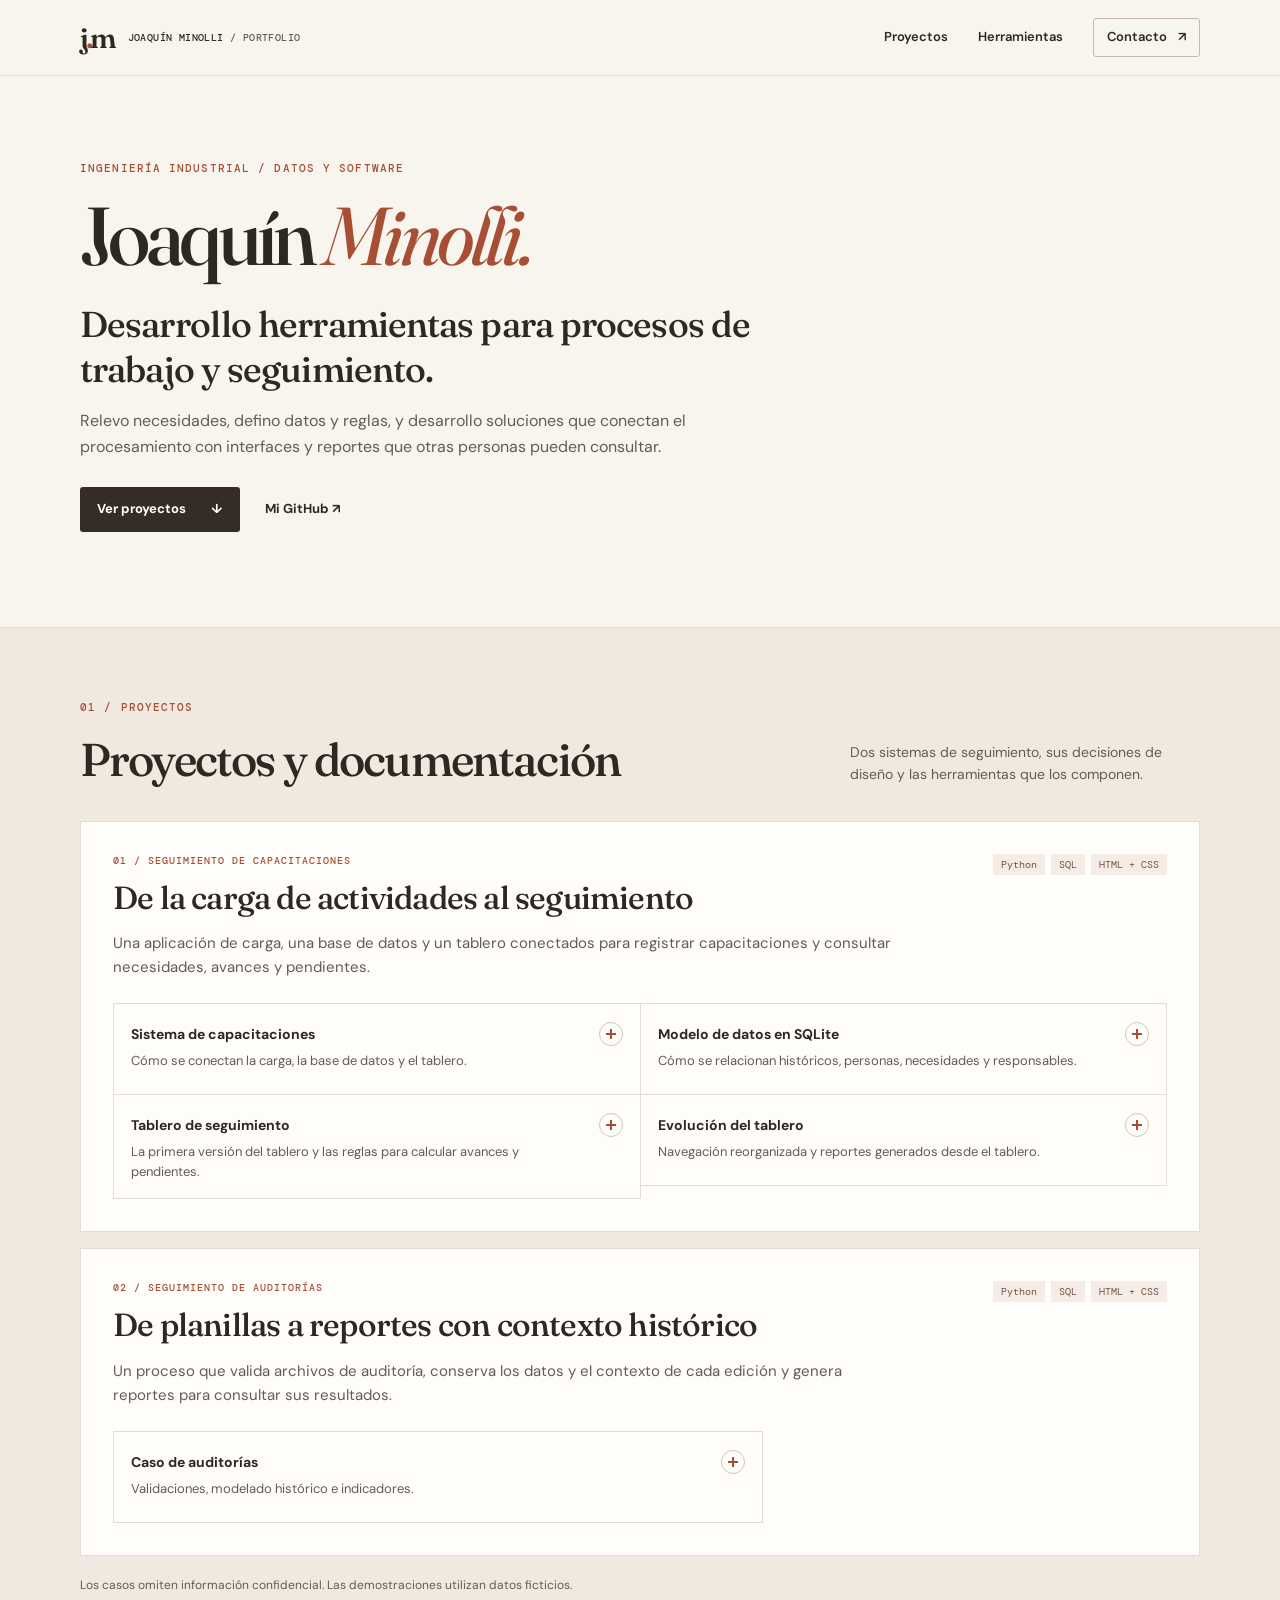
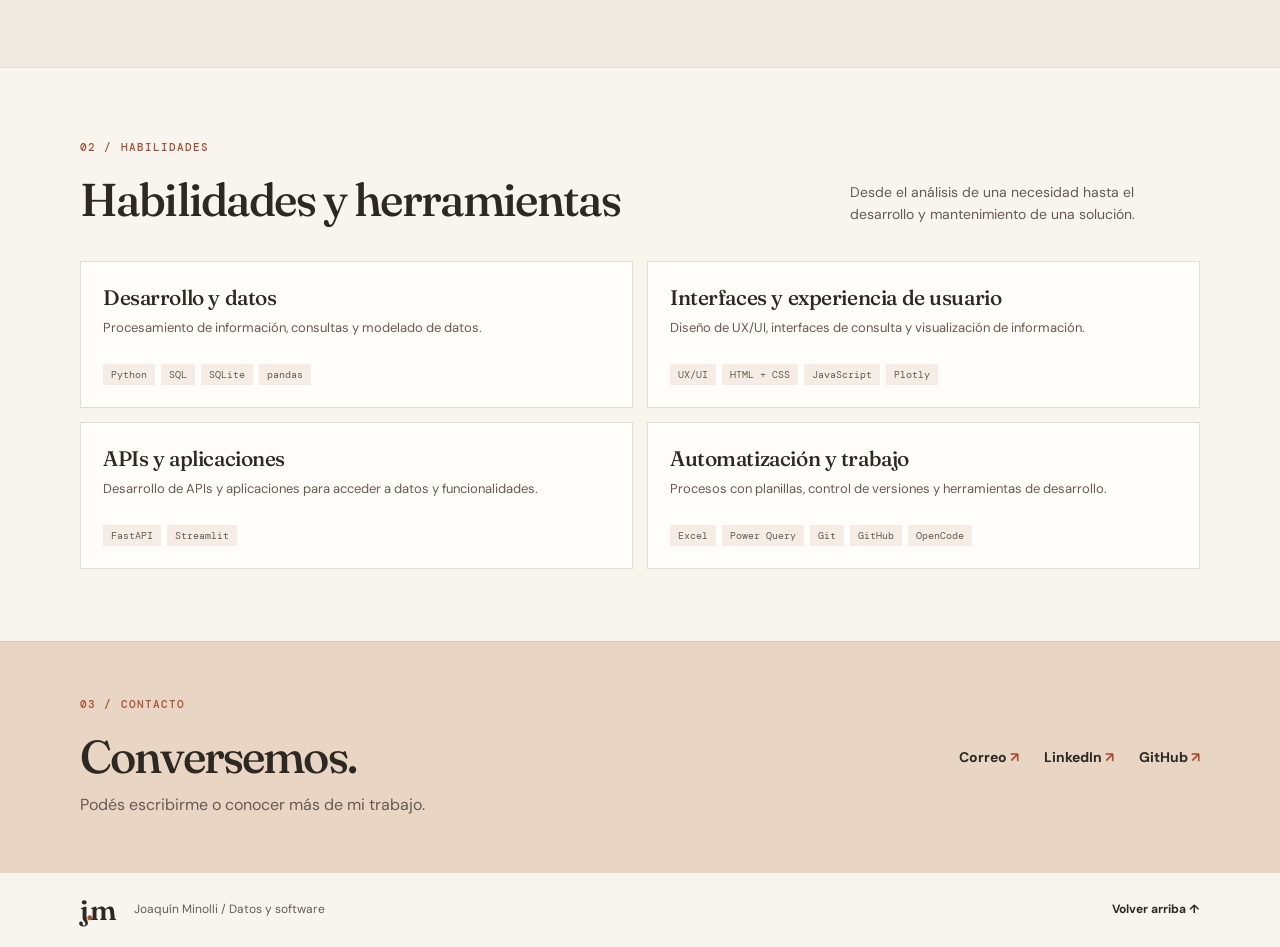
==== commit ca42a6ea: "Mejorar habilidades y documentación del portafolio Organizar las habilidades en tarjetas e incorpora" ====
--- a/sitio/index.html
+++ b/sitio/index.html
@@ -36,26 +36,34 @@
         <div class="section-heading"><div><p class="eyebrow">01 / PROYECTOS</p><h2>Proyectos y documentación</h2></div><p>Dos sistemas de seguimiento, sus decisiones de diseño y las herramientas que los componen.</p></div>
 
         <article class="project">
-          <div class="project-header"><div><p class="project-label">01 / SEGUIMIENTO DE CAPACITACIONES</p><h3>De la carga de actividades al seguimiento</h3></div><div class="tags" aria-label="Tecnologías"><span>Python</span><span>SQLite</span><span>Streamlit</span></div></div>
+          <div class="project-header"><div><p class="project-label">01 / SEGUIMIENTO DE CAPACITACIONES</p><h3>De la carga de actividades al seguimiento</h3></div><div class="tags" aria-label="Lenguajes"><span>Python</span><span>SQL</span><span>HTML + CSS</span></div></div>
           <p class="project-summary">Una aplicación de carga, una base de datos y un tablero conectados para registrar capacitaciones y consultar necesidades, avances y pendientes.</p>
           <div class="document-list" aria-label="Documentación de capacitaciones">
-            <a class="document" href="https://github.com/jminolli-e/case-studies/tree/main/pipeline_capacitaciones"><span><strong>Sistema de capacitaciones</strong><small>Cómo se conectan la carga, la base de datos y el tablero.</small></span><span class="arrow" aria-hidden="true">↗</span></a>
-            <a class="document" href="https://github.com/jminolli-e/case-studies/tree/main/capacitaciones.db"><span><strong>Modelo de datos en SQLite</strong><small>Cómo se relacionan históricos, personas, necesidades y responsables.</small></span><span class="arrow" aria-hidden="true">↗</span></a>
-            <a class="document" href="https://github.com/jminolli-e/case-studies/tree/main/capacitaciones"><span><strong>Tablero de seguimiento</strong><small>La primera versión del tablero y las reglas para calcular avances y pendientes.</small></span><span class="arrow" aria-hidden="true">↗</span></a>
-            <div class="document document-evolution"><div><a class="document-title" href="https://github.com/jminolli-e/case-studies/tree/main/capacitaciones/actualizacion"><strong>Evolución del tablero</strong> <span class="arrow" aria-hidden="true">↗</span></a><p>Una navegación reorganizada y un reporte que se genera desde el tablero: se elige el período y se descarga la información reunida para revisar y compartir.</p><div class="demo-links"><a href="../capacitaciones/actualizacion/demo/dashboard-actual.html">Probar el tablero <span aria-hidden="true">↗</span></a><a href="../capacitaciones/actualizacion/demo/reporte-actual.html">Ver un reporte de ejemplo <span aria-hidden="true">↗</span></a></div></div></div>
+            <details class="document"><summary><span><strong>Sistema de capacitaciones</strong><small>Cómo se conectan la carga, la base de datos y el tablero.</small></span><span class="disclosure-icon" aria-hidden="true"></span></summary><div class="document-detail"><p>Presenta el recorrido completo de una actividad: su registro y validación, el almacenamiento en SQLite y su uso en el seguimiento. Explica también las decisiones de arquitectura y sus restricciones.</p><a href="https://github.com/jminolli-e/case-studies/tree/main/pipeline_capacitaciones">Leer el caso <span aria-hidden="true">↗</span></a></div></details>
+            <details class="document"><summary><span><strong>Modelo de datos en SQLite</strong><small>Cómo se relacionan históricos, personas, necesidades y responsables.</small></span><span class="disclosure-icon" aria-hidden="true"></span></summary><div class="document-detail"><p>Describe la base departamental, sus históricos y catálogos, y las reglas que relacionan las actividades realizadas con las necesidades de capacitación.</p><a href="https://github.com/jminolli-e/case-studies/tree/main/capacitaciones.db">Leer el caso <span aria-hidden="true">↗</span></a></div></details>
+            <details class="document"><summary><span><strong>Tablero de seguimiento</strong><small>La primera versión del tablero y las reglas para calcular avances y pendientes.</small></span><span class="disclosure-icon" aria-hidden="true"></span></summary><div class="document-detail"><p>Explica cómo se construyen los universos de seguimiento, se calcula el cumplimiento y se presentan indicadores y pendientes para su consulta.</p><a href="https://github.com/jminolli-e/case-studies/tree/main/capacitaciones">Leer el caso <span aria-hidden="true">↗</span></a></div></details>
+            <details class="document"><summary><span><strong>Evolución del tablero</strong><small>Navegación reorganizada y reportes generados desde el tablero.</small></span><span class="disclosure-icon" aria-hidden="true"></span></summary><div class="document-detail"><p>Cuenta cómo se reorganizó la consulta y cómo, al elegir un período, el tablero genera reportes descargables por grupo con información reunida para revisar y compartir.</p><a href="https://github.com/jminolli-e/case-studies/tree/main/capacitaciones/actualizacion">Leer el caso <span aria-hidden="true">↗</span></a><div class="demo-links"><a href="../capacitaciones/actualizacion/demo/dashboard-actual.html">Probar el tablero <span aria-hidden="true">↗</span></a><a href="../capacitaciones/actualizacion/demo/reporte-actual.html">Ver un reporte de ejemplo <span aria-hidden="true">↗</span></a></div><small class="demo-note">Demostraciones con datos ficticios; el tablero reproduce parte de la interfaz.</small></div></details>
           </div>
         </article>
 
         <article class="project project-audits">
-          <div class="project-header"><div><p class="project-label">02 / SEGUIMIENTO DE AUDITORÍAS</p><h3>De planillas a reportes con contexto histórico</h3></div><div class="tags" aria-label="Tecnologías"><span>Python</span><span>SQLite</span><span>Excel</span></div></div>
+          <div class="project-header"><div><p class="project-label">02 / SEGUIMIENTO DE AUDITORÍAS</p><h3>De planillas a reportes con contexto histórico</h3></div><div class="tags" aria-label="Lenguajes"><span>Python</span><span>SQL</span><span>HTML + CSS</span></div></div>
           <p class="project-summary">Un proceso que valida archivos de auditoría, conserva los datos y el contexto de cada edición y genera reportes para consultar sus resultados.</p>
-          <a class="document audit-link" href="https://github.com/jminolli-e/case-studies/tree/main/auditorias"><span><strong>Explorar el caso de auditorías</strong><small>Validaciones, decisiones de modelado histórico e indicadores.</small></span><span class="arrow" aria-hidden="true">↗</span></a>
+          <div class="audit-link"><details class="document"><summary><span><strong>Caso de auditorías</strong><small>Validaciones, modelado histórico e indicadores.</small></span><span class="disclosure-icon" aria-hidden="true"></span></summary><div class="document-detail"><p>Explica cómo se validan las planillas, se conserva el universo y las respuestas de cada edición y se generan reportes HTML y PNG con sus resultados.</p><a href="https://github.com/jminolli-e/case-studies/tree/main/auditorias">Leer el caso <span aria-hidden="true">↗</span></a></div></details></div>
         </article>
         <p class="privacy-note">Los casos omiten información confidencial. Las demostraciones utilizan datos ficticios.</p>
       </div>
     </section>
 
-    <section class="wrap section tools-section" id="herramientas"><div><p class="eyebrow">02 / HERRAMIENTAS</p><h2>Tecnologías que utilizo</h2></div><div class="tool-groups"><p><strong>Datos y desarrollo</strong><span>Python · SQL · SQLite · pandas</span></p><p><strong>Interfaces y reportes</strong><span>Streamlit · HTML · CSS · JavaScript · Plotly</span></p><p><strong>Automatización y trabajo</strong><span>Excel · Power Query · Git · GitHub</span></p></div></section>
+    <section class="wrap section tools-section" id="herramientas">
+      <div class="section-heading"><div><p class="eyebrow">02 / HABILIDADES</p><h2>Habilidades y herramientas</h2></div><p>Desde el análisis de una necesidad hasta el desarrollo y mantenimiento de una solución.</p></div>
+      <div class="tool-groups">
+        <article class="tool-card"><h3>Desarrollo y datos</h3><p>Procesamiento de información, consultas y modelado de datos.</p><div class="tags"><span>Python</span><span>SQL</span><span>SQLite</span><span>pandas</span></div></article>
+        <article class="tool-card"><h3>Interfaces y experiencia de usuario</h3><p>Diseño de UX/UI, interfaces de consulta y visualización de información.</p><div class="tags"><span>UX/UI</span><span>HTML + CSS</span><span>JavaScript</span><span>Plotly</span></div></article>
+        <article class="tool-card"><h3>APIs y aplicaciones</h3><p>Desarrollo de APIs y aplicaciones para acceder a datos y funcionalidades.</p><div class="tags"><span>FastAPI</span><span>Streamlit</span></div></article>
+        <article class="tool-card"><h3>Automatización y trabajo</h3><p>Procesos con planillas, control de versiones y herramientas de desarrollo.</p><div class="tags"><span>Excel</span><span>Power Query</span><span>Git</span><span>GitHub</span><span>OpenCode</span></div></article>
+      </div>
+    </section>
     <section class="contact-section" id="contacto"><div class="wrap contact-inner"><div><p class="eyebrow">03 / CONTACTO</p><h2>Conversemos.</h2><p>Podés escribirme o conocer más de mi trabajo.</p></div><div class="contact-links"><a href="mailto:joacominolli8@gmail.com">Correo <span aria-hidden="true">↗</span></a><a href="https://www.linkedin.com/in/joaquin-minolli-bb6983295/">LinkedIn <span aria-hidden="true">↗</span></a><a href="https://github.com/jminolli-e">GitHub <span aria-hidden="true">↗</span></a></div></div></section>
   </main>
   <footer><div class="wrap footer-inner"><a class="footer-brand" href="#inicio">j<span>.</span>m</a><p>Joaquín Minolli / Datos y software</p><a href="#inicio">Volver arriba ↑</a></div></footer>
--- a/sitio/styles.css
+++ b/sitio/styles.css
@@ -3,3 +3,29 @@
 @media(max-width:700px){.wrap{width:calc(100% - 36px)}.topbar{padding:12px 18px;min-height:64px}.brand small{display:none}nav{gap:14px}nav a{font-size:12px}.nav-contact{padding:6px 8px}.hero{padding-block:60px}.section{padding-block:55px}.section-heading,.project-header,.contact-inner{display:block}.section-heading>p{margin-top:15px}.project{padding:22px}.project-header .tags{margin-top:15px}.document-list{grid-template-columns:1fr}.tools-section{grid-template-columns:1fr;gap:25px}.tool-groups{grid-template-columns:1fr;gap:16px}.contact-links{margin-top:24px}.footer-inner{flex-wrap:wrap;gap:10px;padding-block:15px}.footer-inner p{min-width:65%}}
 @media(max-width:390px){.brand>span:last-child{display:none}nav{gap:10px}.hero h1{font-size:48px}}
 @media(prefers-reduced-motion:reduce){html{scroll-behavior:auto}}
+
+/* Documentación desplegable y habilidades */
+.document-list{align-items:start}
+details.document{display:block;padding:0}
+.document summary{display:flex;justify-content:space-between;align-items:flex-start;gap:16px;padding:17px;cursor:pointer;list-style:none;min-height:90px}
+.document summary::-webkit-details-marker{display:none}
+.document summary:hover,.document[open] summary{background:#faf4ee}
+.document summary:focus-visible{outline:3px solid var(--clay);outline-offset:-3px}
+.document summary small{display:block;color:var(--muted);font-size:13px;line-height:1.5;margin-top:5px}
+.disclosure-icon{flex:none;width:24px;height:24px;border:1px solid #d7c4b5;border-radius:50%;position:relative;margin-top:1px}
+.disclosure-icon:before,.disclosure-icon:after{content:'';position:absolute;background:var(--clay);left:6px;right:6px;top:10px;height:2px}
+.disclosure-icon:after{transform:rotate(90deg)}
+.document[open] .disclosure-icon:after{display:none}
+.document-detail{padding:0 17px 18px;border-top:1px solid var(--line)}
+.document-detail p{color:var(--muted);font-size:13px;line-height:1.6;margin:14px 0}
+.document-detail a{font-size:13px;font-weight:700;color:var(--clay);text-underline-offset:3px}
+.document-detail .demo-links{margin-top:14px}
+.document-detail .demo-note{margin-top:12px;color:var(--muted);font-size:12px}
+.audit-link{border:0;max-width:650px}
+.audit-link .document{border:1px solid var(--line)}
+.tools-section{display:block}
+.tool-groups{display:grid;grid-template-columns:repeat(2,minmax(0,1fr));gap:14px}
+.tool-card{background:var(--white);border:1px solid var(--line);padding:22px;display:flex;flex-direction:column;align-items:flex-start}
+.tool-card h3{font:500 21px/1.25 var(--serif);letter-spacing:-.02em;margin:0}
+.tool-card p{font-size:13px;color:var(--muted);margin:8px 0 18px;flex:1}
+@media(max-width:700px){.tool-groups{grid-template-columns:1fr;gap:10px}.tool-card{padding:18px}.document summary{min-height:0}}
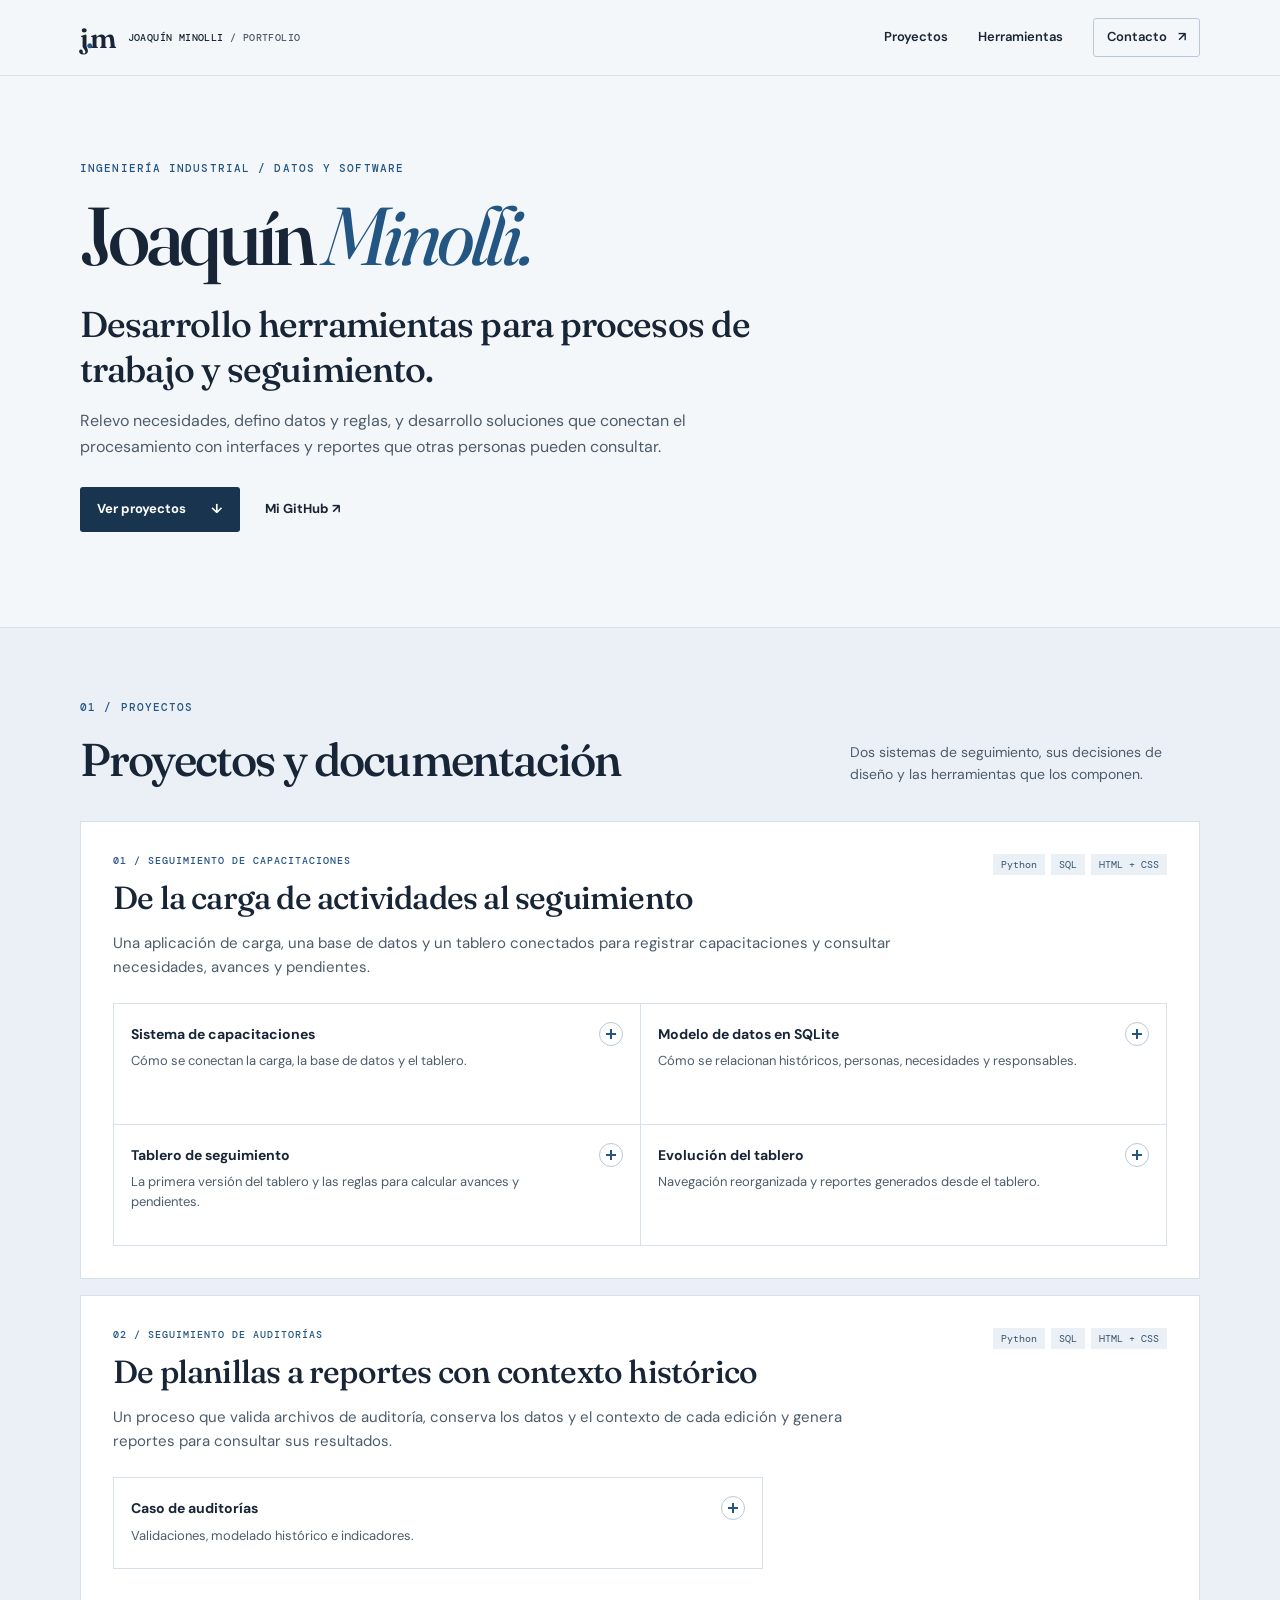
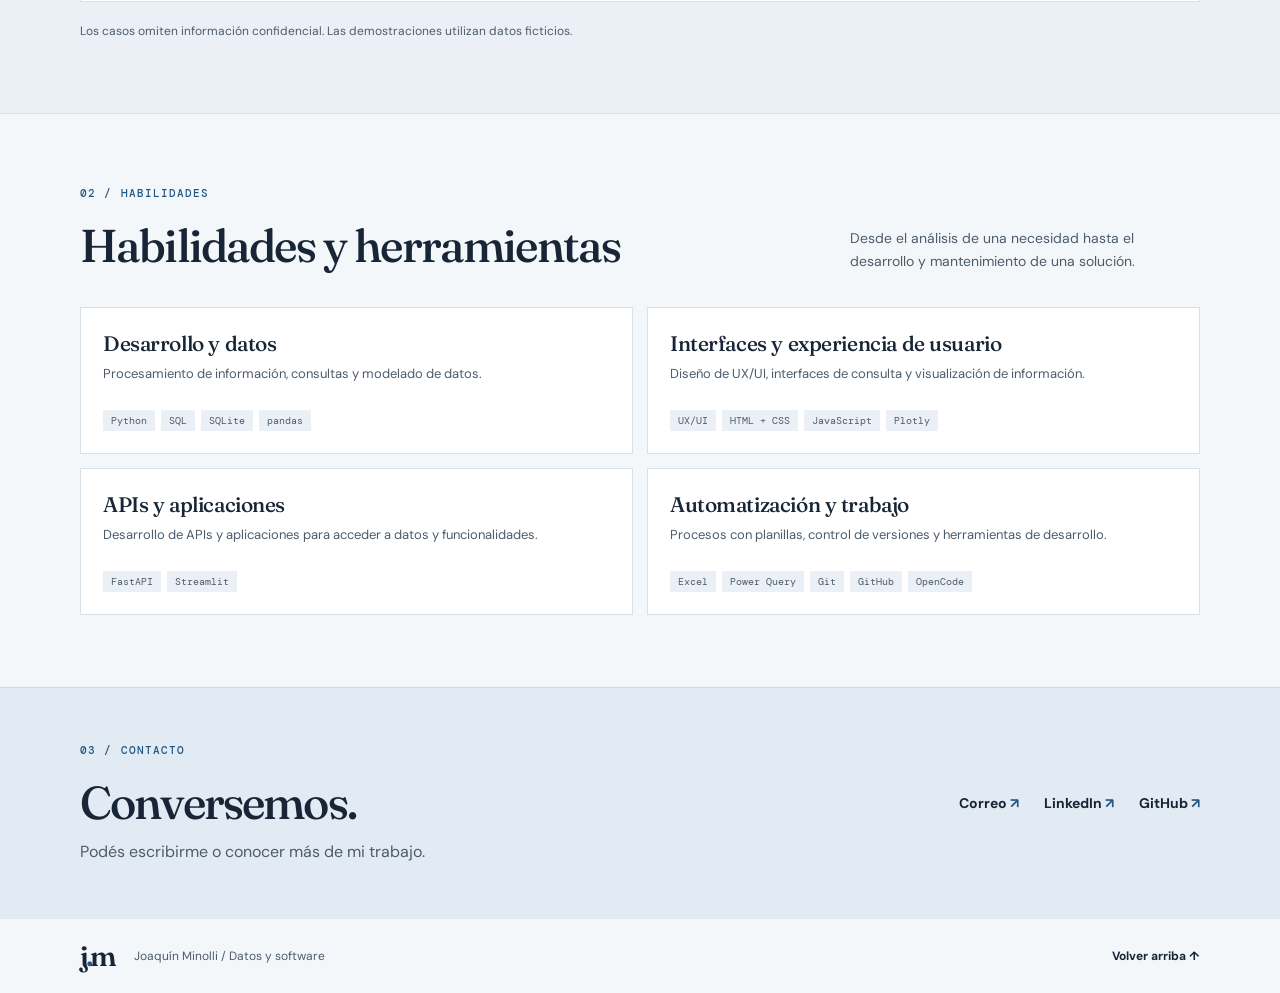
==== commit 518783ec: "Actualizar la paleta de colores del portafolio Reemplazar los tonos cálidos por azules oscuros y gri" ====
--- a/sitio/index.html
+++ b/sitio/index.html
@@ -4,7 +4,7 @@
   <meta charset="utf-8">
   <meta name="viewport" content="width=device-width, initial-scale=1">
   <meta name="description" content="Proyectos de Joaquín Minolli: desarrollo de sistemas de seguimiento, automatización y análisis de datos.">
-  <meta name="theme-color" content="#f8f5ef">
+  <meta name="theme-color" content="#f4f7fa">
   <title>Joaquín Minolli — Proyectos de datos y software</title>
   <link rel="preconnect" href="https://fonts.googleapis.com">
   <link rel="preconnect" href="https://fonts.gstatic.com" crossorigin>
--- a/sitio/styles.css
+++ b/sitio/styles.css
@@ -1,18 +1,19 @@
-﻿:root{--paper:#f8f5ef;--white:#fffdf9;--ink:#2e2823;--muted:#665b52;--line:#e5ddd2;--clay:#a74f35;--peach:#f2dfd0;--dark:#352c26;--serif:'Fraunces',Georgia,serif;--sans:'DM Sans',Arial,sans-serif;--mono:'DM Mono',monospace}
-*{box-sizing:border-box}html{scroll-behavior:smooth;scroll-padding-top:90px}body{margin:0;background:var(--paper);color:var(--ink);font-family:var(--sans);line-height:1.6;-webkit-font-smoothing:antialiased}a{color:inherit}a:focus-visible{outline:3px solid var(--clay);outline-offset:4px}.skip-link{position:absolute;top:-100px;left:20px;z-index:200;background:var(--dark);color:white;padding:10px 16px}.skip-link:focus{top:12px}.wrap{width:min(1120px,calc(100% - 96px));margin:auto}.topbar{min-height:76px;display:flex;align-items:center;justify-content:space-between;gap:20px;padding:0 max(48px,calc((100% - 1120px)/2));background:rgba(248,245,239,.96);border-bottom:1px solid var(--line);position:sticky;top:0;z-index:20}.brand{display:flex;align-items:center;gap:14px;text-decoration:none;font:500 10px var(--mono);letter-spacing:.04em;white-space:nowrap}.brand small{font:inherit;color:var(--muted)}.brand-mark,.footer-brand{font:600 28px var(--serif);letter-spacing:-.1em}.brand-mark span,.footer-brand span{color:var(--clay)}nav{display:flex;align-items:center;gap:30px}nav a{text-decoration:none;font-size:13px;font-weight:600}nav a:hover,.text-link:hover,.contact-links a:hover{color:var(--clay)}.nav-contact{border:1px solid #c9b7a7;padding:8px 13px;border-radius:3px}.nav-contact span{margin-left:8px}.hero{padding-block:85px 95px;max-width:1120px}.eyebrow,.project-label{margin:0 0 20px;color:var(--clay);font:500 11px var(--mono);letter-spacing:.1em}.hero h1{font:500 clamp(52px,7vw,82px)/1 var(--serif);letter-spacing:-.055em;margin:0 0 25px}.hero h1 em{font-weight:400;color:var(--clay)}.hero-lead{max-width:760px;font:500 clamp(25px,3vw,36px)/1.25 var(--serif);letter-spacing:-.025em;margin:0 0 16px}.hero-text{max-width:670px;color:var(--muted);font-size:16px;margin:0}.hero-actions{display:flex;align-items:center;gap:25px;margin-top:28px}.button{display:inline-flex;gap:25px;align-items:center;background:var(--dark);color:white;text-decoration:none;padding:12px 17px;font-size:13px;font-weight:700;border-radius:3px}.button:hover{background:var(--clay)}.text-link{font-size:13px;font-weight:700;text-decoration:none}.section{padding-block:72px}.projects-section{background:#f0e9df;border-block:1px solid var(--line)}.section-heading{display:flex;justify-content:space-between;align-items:end;gap:35px;margin-bottom:35px}.section-heading h2,.tools-section h2,.contact-inner h2{font:500 clamp(32px,4vw,46px)/1.12 var(--serif);letter-spacing:-.04em;margin:0}.section-heading>p{max-width:350px;color:var(--muted);font-size:14px;margin:0}.project{background:var(--white);border:1px solid var(--line);padding:32px;margin-top:16px}.project-header{display:flex;justify-content:space-between;align-items:start;gap:20px}.project-label{font-size:10px;margin-bottom:12px}.project h3{font:500 clamp(25px,3vw,32px)/1.2 var(--serif);letter-spacing:-.025em;margin:0}.project-summary{max-width:780px;color:var(--muted);font-size:15px;margin:14px 0 24px}.tags{display:flex;flex-wrap:wrap;gap:6px}.tags span{background:#f5ede5;color:#725246;padding:4px 8px;font:10px var(--mono)}.document-list{display:grid;grid-template-columns:repeat(2,minmax(0,1fr));border-top:1px solid var(--line);border-left:1px solid var(--line)}.document{display:flex;justify-content:space-between;gap:16px;padding:17px;text-decoration:none;border-right:1px solid var(--line);border-bottom:1px solid var(--line)}a.document:hover{background:#faf4ee}.document strong{font-size:14px}.document small,.document-evolution p{display:block;color:var(--muted);font-size:13px;line-height:1.5;margin:5px 0 0}.arrow{color:var(--clay);font-weight:700}.document-title{text-decoration:none}.document-title:hover{text-decoration:underline}.demo-links{display:flex;flex-wrap:wrap;gap:8px 20px;margin-top:13px}.demo-links a{font-size:12px;font-weight:700;color:var(--clay);text-underline-offset:3px}.audit-link{border:1px solid var(--line);max-width:650px}.privacy-note{font-size:12px;color:var(--muted);margin:20px 0 0}.tools-section{display:grid;grid-template-columns:1fr 1.7fr;gap:40px}.tool-groups{display:grid;grid-template-columns:repeat(3,1fr);gap:20px}.tool-groups p{margin:0;font-size:13px}.tool-groups strong,.tool-groups span{display:block}.tool-groups span{color:var(--muted);margin-top:7px}.contact-section{background:#e9d5c4;border-top:1px solid #dfc6b3}.contact-inner{display:flex;justify-content:space-between;gap:35px;padding-block:55px}.contact-inner p:last-child{color:var(--muted);margin:10px 0 0}.contact-links{display:flex;flex-wrap:wrap;align-items:center;gap:25px}.contact-links a{font-size:14px;font-weight:700;text-decoration:none}.contact-links span{color:var(--clay)}.footer-inner{display:flex;align-items:center;gap:20px;min-height:74px}.footer-brand{text-decoration:none}.footer-inner p{font-size:12px;color:var(--muted);flex:1}.footer-inner>a:last-child{font-size:12px;text-decoration:none;font-weight:700}
+:root{--paper:#f4f7fa;--white:#ffffff;--ink:#172536;--muted:#4d5c6b;--line:#d8e1ea;--clay:#245683;--peach:#eaf0f6;--dark:#18344f;--serif:'Fraunces',Georgia,serif;--sans:'DM Sans',Arial,sans-serif;--mono:'DM Mono',monospace}
+*{box-sizing:border-box}html{scroll-behavior:smooth;scroll-padding-top:90px}body{margin:0;background:var(--paper);color:var(--ink);font-family:var(--sans);line-height:1.6;-webkit-font-smoothing:antialiased}a{color:inherit}a:focus-visible{outline:3px solid var(--clay);outline-offset:4px}.skip-link{position:absolute;top:-100px;left:20px;z-index:200;background:var(--dark);color:white;padding:10px 16px}.skip-link:focus{top:12px}.wrap{width:min(1120px,calc(100% - 96px));margin:auto}.topbar{min-height:76px;display:flex;align-items:center;justify-content:space-between;gap:20px;padding:0 max(48px,calc((100% - 1120px)/2));background:rgba(244,247,250,.96);border-bottom:1px solid var(--line);position:sticky;top:0;z-index:20}.brand{display:flex;align-items:center;gap:14px;text-decoration:none;font:500 10px var(--mono);letter-spacing:.04em;white-space:nowrap}.brand small{font:inherit;color:var(--muted)}.brand-mark,.footer-brand{font:600 28px var(--serif);letter-spacing:-.1em}.brand-mark span,.footer-brand span{color:var(--clay)}nav{display:flex;align-items:center;gap:30px}nav a{text-decoration:none;font-size:13px;font-weight:600}nav a:hover,.text-link:hover,.contact-links a:hover{color:var(--clay)}.nav-contact{border:1px solid #b8c8d8;padding:8px 13px;border-radius:3px}.nav-contact span{margin-left:8px}.hero{padding-block:85px 95px;max-width:1120px}.eyebrow,.project-label{margin:0 0 20px;color:var(--clay);font:500 11px var(--mono);letter-spacing:.1em}.hero h1{font:500 clamp(52px,7vw,82px)/1 var(--serif);letter-spacing:-.055em;margin:0 0 25px}.hero h1 em{font-weight:400;color:var(--clay)}.hero-lead{max-width:760px;font:500 clamp(25px,3vw,36px)/1.25 var(--serif);letter-spacing:-.025em;margin:0 0 16px}.hero-text{max-width:670px;color:var(--muted);font-size:16px;margin:0}.hero-actions{display:flex;align-items:center;gap:25px;margin-top:28px}.button{display:inline-flex;gap:25px;align-items:center;background:var(--dark);color:white;text-decoration:none;padding:12px 17px;font-size:13px;font-weight:700;border-radius:3px}.button:hover{background:var(--clay)}.text-link{font-size:13px;font-weight:700;text-decoration:none}.section{padding-block:72px}.projects-section{background:#eaf0f6;border-block:1px solid var(--line)}.section-heading{display:flex;justify-content:space-between;align-items:end;gap:35px;margin-bottom:35px}.section-heading h2,.tools-section h2,.contact-inner h2{font:500 clamp(32px,4vw,46px)/1.12 var(--serif);letter-spacing:-.04em;margin:0}.section-heading>p{max-width:350px;color:var(--muted);font-size:14px;margin:0}.project{background:var(--white);border:1px solid var(--line);padding:32px;margin-top:16px}.project-header{display:flex;justify-content:space-between;align-items:start;gap:20px}.project-label{font-size:10px;margin-bottom:12px}.project h3{font:500 clamp(25px,3vw,32px)/1.2 var(--serif);letter-spacing:-.025em;margin:0}.project-summary{max-width:780px;color:var(--muted);font-size:15px;margin:14px 0 24px}.tags{display:flex;flex-wrap:wrap;gap:6px}.tags span{background:#eaf0f6;color:#34536d;padding:4px 8px;font:10px var(--mono)}.document-list{display:grid;grid-template-columns:repeat(2,minmax(0,1fr));border-top:1px solid var(--line);border-left:1px solid var(--line)}.document{display:flex;justify-content:space-between;gap:16px;padding:17px;text-decoration:none;border-right:1px solid var(--line);border-bottom:1px solid var(--line)}a.document:hover{background:#f1f5f9}.document strong{font-size:14px}.document small,.document-evolution p{display:block;color:var(--muted);font-size:13px;line-height:1.5;margin:5px 0 0}.arrow{color:var(--clay);font-weight:700}.document-title{text-decoration:none}.document-title:hover{text-decoration:underline}.demo-links{display:flex;flex-wrap:wrap;gap:8px 20px;margin-top:13px}.demo-links a{font-size:12px;font-weight:700;color:var(--clay);text-underline-offset:3px}.audit-link{border:1px solid var(--line);max-width:650px}.privacy-note{font-size:12px;color:var(--muted);margin:20px 0 0}.tools-section{display:grid;grid-template-columns:1fr 1.7fr;gap:40px}.tool-groups{display:grid;grid-template-columns:repeat(3,1fr);gap:20px}.tool-groups p{margin:0;font-size:13px}.tool-groups strong,.tool-groups span{display:block}.tool-groups span{color:var(--muted);margin-top:7px}.contact-section{background:#e2ebf3;border-top:1px solid #cbd9e5}.contact-inner{display:flex;justify-content:space-between;gap:35px;padding-block:55px}.contact-inner p:last-child{color:var(--muted);margin:10px 0 0}.contact-links{display:flex;flex-wrap:wrap;align-items:center;gap:25px}.contact-links a{font-size:14px;font-weight:700;text-decoration:none}.contact-links span{color:var(--clay)}.footer-inner{display:flex;align-items:center;gap:20px;min-height:74px}.footer-brand{text-decoration:none}.footer-inner p{font-size:12px;color:var(--muted);flex:1}.footer-inner>a:last-child{font-size:12px;text-decoration:none;font-weight:700}
 @media(max-width:700px){.wrap{width:calc(100% - 36px)}.topbar{padding:12px 18px;min-height:64px}.brand small{display:none}nav{gap:14px}nav a{font-size:12px}.nav-contact{padding:6px 8px}.hero{padding-block:60px}.section{padding-block:55px}.section-heading,.project-header,.contact-inner{display:block}.section-heading>p{margin-top:15px}.project{padding:22px}.project-header .tags{margin-top:15px}.document-list{grid-template-columns:1fr}.tools-section{grid-template-columns:1fr;gap:25px}.tool-groups{grid-template-columns:1fr;gap:16px}.contact-links{margin-top:24px}.footer-inner{flex-wrap:wrap;gap:10px;padding-block:15px}.footer-inner p{min-width:65%}}
 @media(max-width:390px){.brand>span:last-child{display:none}nav{gap:10px}.hero h1{font-size:48px}}
 @media(prefers-reduced-motion:reduce){html{scroll-behavior:auto}}
 
 /* Documentación desplegable y habilidades */
-.document-list{align-items:start}
+.document-list{align-items:stretch}
 details.document{display:block;padding:0}
 .document summary{display:flex;justify-content:space-between;align-items:flex-start;gap:16px;padding:17px;cursor:pointer;list-style:none;min-height:90px}
+.document-list .document summary{min-height:120px}
 .document summary::-webkit-details-marker{display:none}
-.document summary:hover,.document[open] summary{background:#faf4ee}
+.document summary:hover,.document[open] summary{background:#f1f5f9}
 .document summary:focus-visible{outline:3px solid var(--clay);outline-offset:-3px}
 .document summary small{display:block;color:var(--muted);font-size:13px;line-height:1.5;margin-top:5px}
-.disclosure-icon{flex:none;width:24px;height:24px;border:1px solid #d7c4b5;border-radius:50%;position:relative;margin-top:1px}
+.disclosure-icon{flex:none;width:24px;height:24px;border:1px solid #b8c8d8;border-radius:50%;position:relative;margin-top:1px}
 .disclosure-icon:before,.disclosure-icon:after{content:'';position:absolute;background:var(--clay);left:6px;right:6px;top:10px;height:2px}
 .disclosure-icon:after{transform:rotate(90deg)}
 .document[open] .disclosure-icon:after{display:none}
@@ -28,4 +29,5 @@
 .tool-card{background:var(--white);border:1px solid var(--line);padding:22px;display:flex;flex-direction:column;align-items:flex-start}
 .tool-card h3{font:500 21px/1.25 var(--serif);letter-spacing:-.02em;margin:0}
 .tool-card p{font-size:13px;color:var(--muted);margin:8px 0 18px;flex:1}
-@media(max-width:700px){.tool-groups{grid-template-columns:1fr;gap:10px}.tool-card{padding:18px}.document summary{min-height:0}}
+@media(min-width:701px) and (max-width:900px){.document-list .document summary{min-height:140px}}
+@media(max-width:700px){.tool-groups{grid-template-columns:1fr;gap:10px}.tool-card{padding:18px}.document summary,.document-list .document summary{min-height:0}}
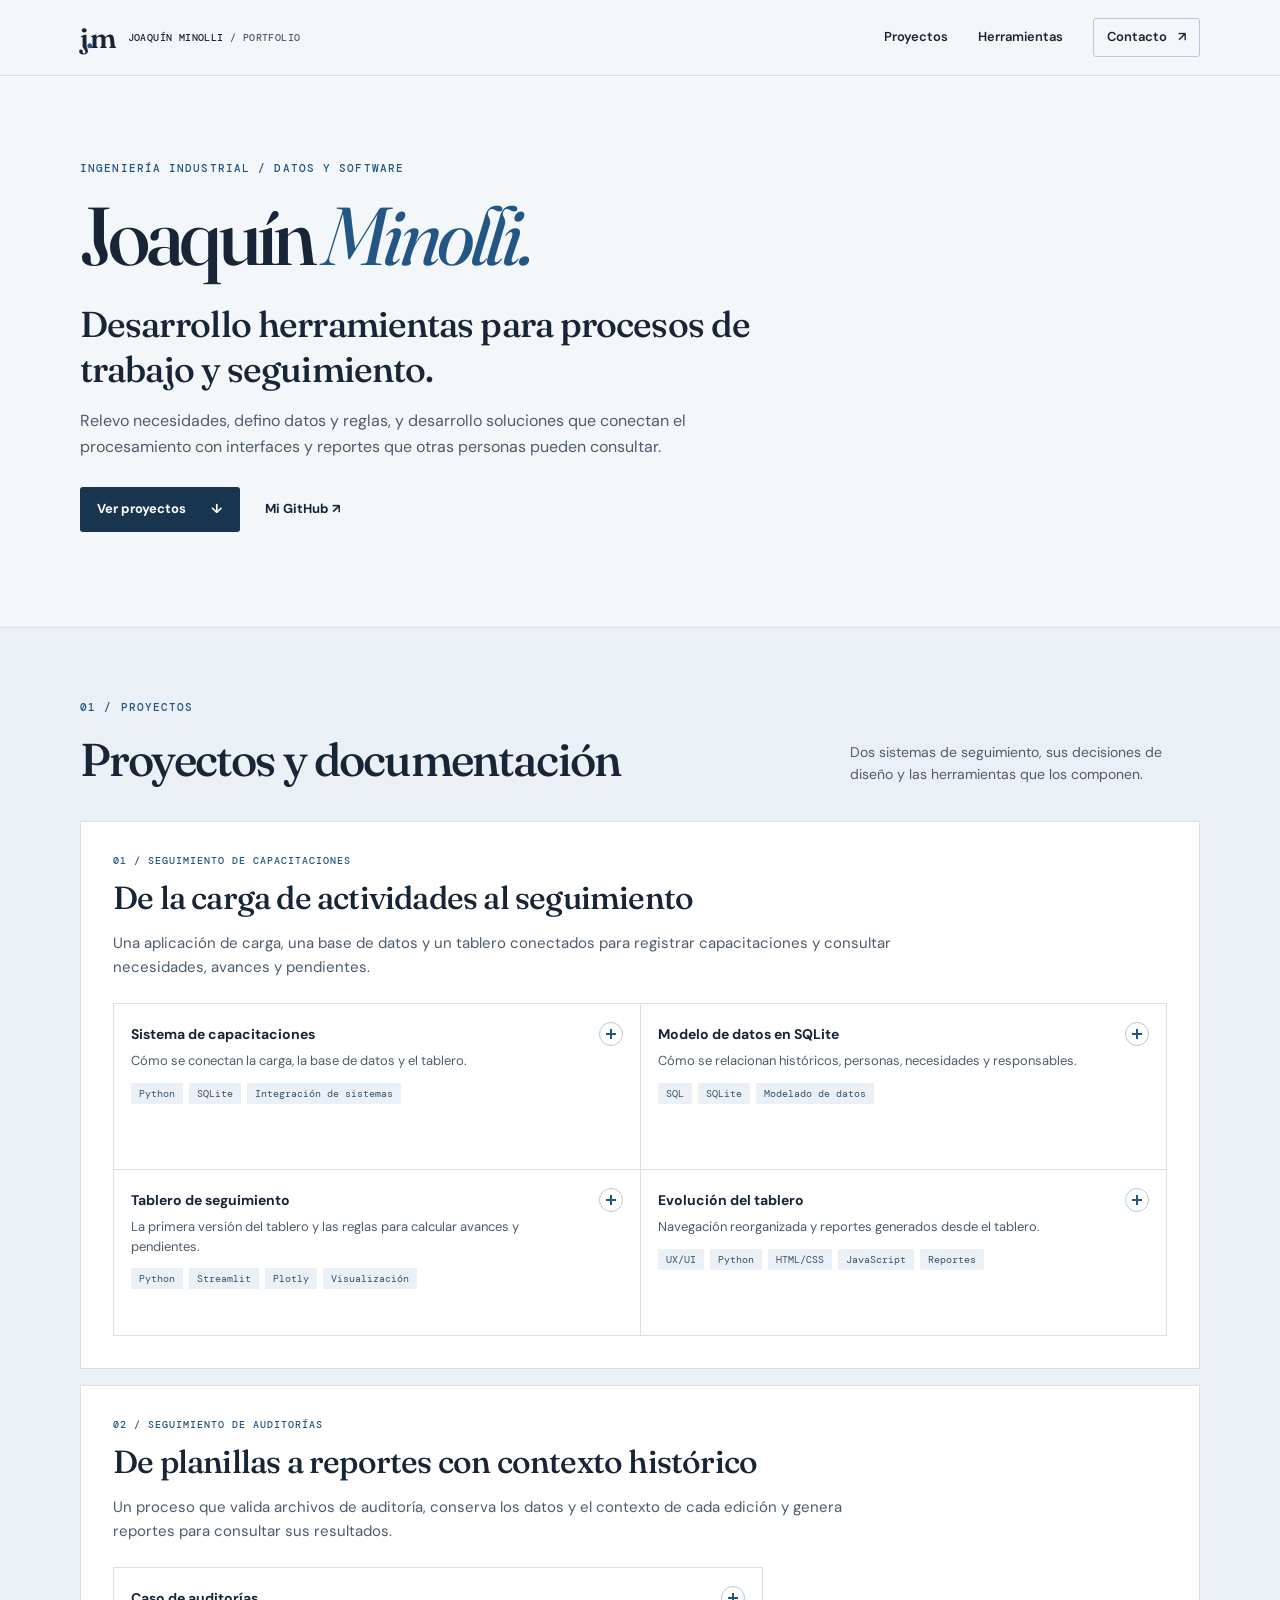
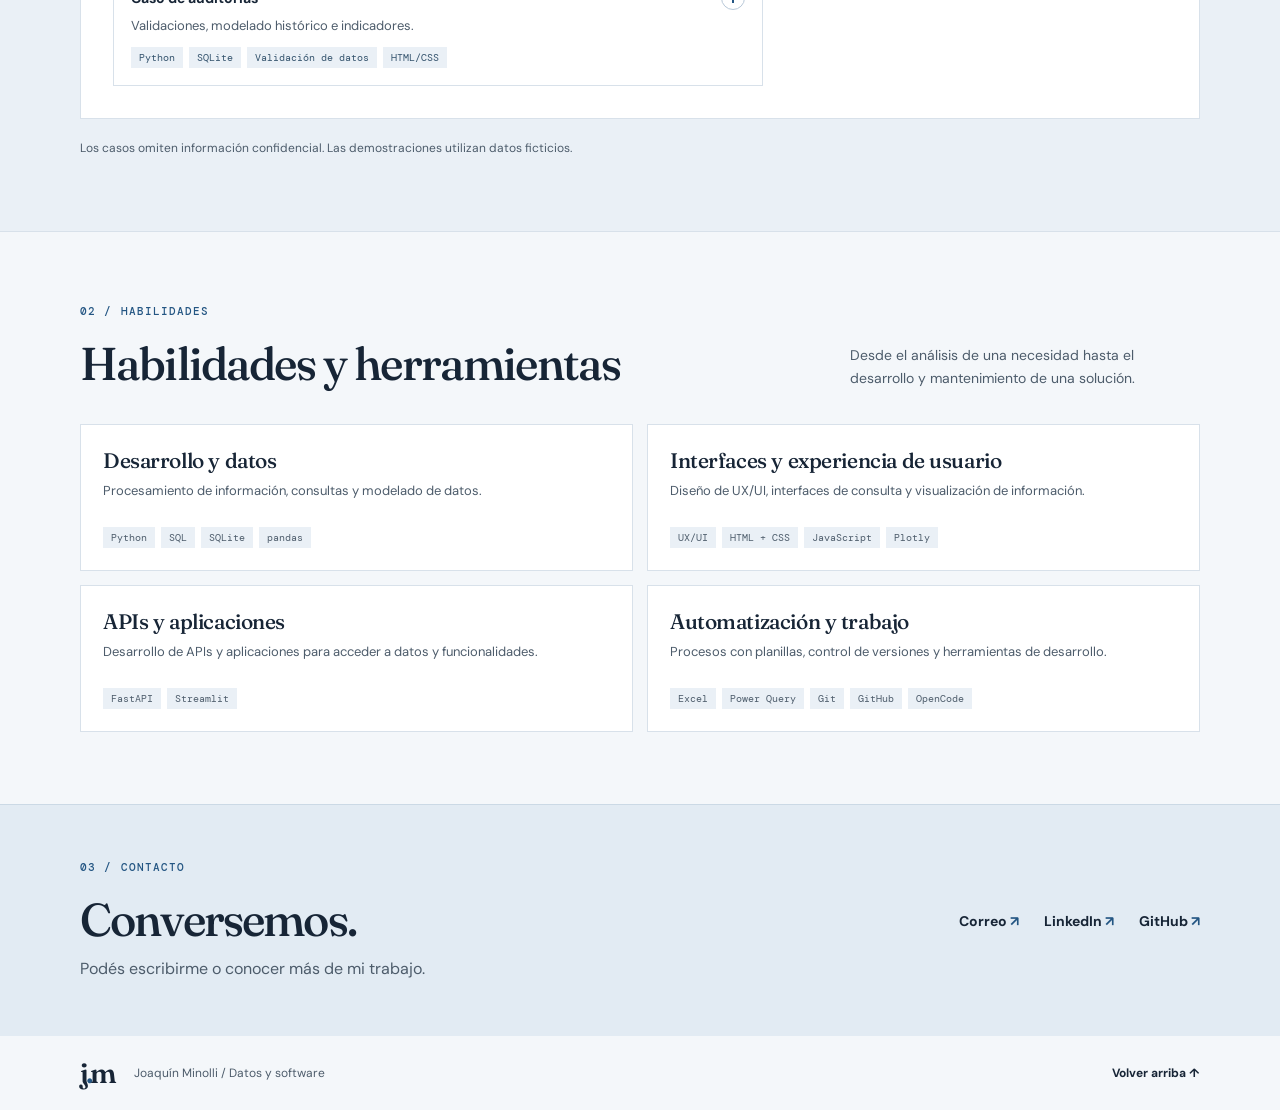
==== commit f49958da: "Cambios de UI en el portafolio" ====
--- a/sitio/index.html
+++ b/sitio/index.html
@@ -36,20 +36,20 @@
         <div class="section-heading"><div><p class="eyebrow">01 / PROYECTOS</p><h2>Proyectos y documentación</h2></div><p>Dos sistemas de seguimiento, sus decisiones de diseño y las herramientas que los componen.</p></div>
 
         <article class="project">
-          <div class="project-header"><div><p class="project-label">01 / SEGUIMIENTO DE CAPACITACIONES</p><h3>De la carga de actividades al seguimiento</h3></div><div class="tags" aria-label="Lenguajes"><span>Python</span><span>SQL</span><span>HTML + CSS</span></div></div>
+          <div class="project-header"><div><p class="project-label">01 / SEGUIMIENTO DE CAPACITACIONES</p><h3>De la carga de actividades al seguimiento</h3></div></div>
           <p class="project-summary">Una aplicación de carga, una base de datos y un tablero conectados para registrar capacitaciones y consultar necesidades, avances y pendientes.</p>
           <div class="document-list" aria-label="Documentación de capacitaciones">
-            <details class="document"><summary><span><strong>Sistema de capacitaciones</strong><small>Cómo se conectan la carga, la base de datos y el tablero.</small></span><span class="disclosure-icon" aria-hidden="true"></span></summary><div class="document-detail"><p>Presenta el recorrido completo de una actividad: su registro y validación, el almacenamiento en SQLite y su uso en el seguimiento. Explica también las decisiones de arquitectura y sus restricciones.</p><a href="https://github.com/jminolli-e/case-studies/tree/main/pipeline_capacitaciones">Leer el caso <span aria-hidden="true">↗</span></a></div></details>
-            <details class="document"><summary><span><strong>Modelo de datos en SQLite</strong><small>Cómo se relacionan históricos, personas, necesidades y responsables.</small></span><span class="disclosure-icon" aria-hidden="true"></span></summary><div class="document-detail"><p>Describe la base departamental, sus históricos y catálogos, y las reglas que relacionan las actividades realizadas con las necesidades de capacitación.</p><a href="https://github.com/jminolli-e/case-studies/tree/main/capacitaciones.db">Leer el caso <span aria-hidden="true">↗</span></a></div></details>
-            <details class="document"><summary><span><strong>Tablero de seguimiento</strong><small>La primera versión del tablero y las reglas para calcular avances y pendientes.</small></span><span class="disclosure-icon" aria-hidden="true"></span></summary><div class="document-detail"><p>Explica cómo se construyen los universos de seguimiento, se calcula el cumplimiento y se presentan indicadores y pendientes para su consulta.</p><a href="https://github.com/jminolli-e/case-studies/tree/main/capacitaciones">Leer el caso <span aria-hidden="true">↗</span></a></div></details>
-            <details class="document"><summary><span><strong>Evolución del tablero</strong><small>Navegación reorganizada y reportes generados desde el tablero.</small></span><span class="disclosure-icon" aria-hidden="true"></span></summary><div class="document-detail"><p>Cuenta cómo se reorganizó la consulta y cómo, al elegir un período, el tablero genera reportes descargables por grupo con información reunida para revisar y compartir.</p><a href="https://github.com/jminolli-e/case-studies/tree/main/capacitaciones/actualizacion">Leer el caso <span aria-hidden="true">↗</span></a><div class="demo-links"><a href="../capacitaciones/actualizacion/demo/dashboard-actual.html">Probar el tablero <span aria-hidden="true">↗</span></a><a href="../capacitaciones/actualizacion/demo/reporte-actual.html">Ver un reporte de ejemplo <span aria-hidden="true">↗</span></a></div><small class="demo-note">Demostraciones con datos ficticios; el tablero reproduce parte de la interfaz.</small></div></details>
+            <details class="document"><summary><span><strong>Sistema de capacitaciones</strong><small>Cómo se conectan la carga, la base de datos y el tablero.</small><span class="tags document-tags" aria-label="Tecnologías y áreas"><span>Python</span><span>SQLite</span><span>Integración de sistemas</span></span></span><span class="disclosure-icon" aria-hidden="true"></span></summary><div class="document-detail"><p>Presenta el recorrido completo de una actividad: su registro y validación, el almacenamiento en SQLite y su uso en el seguimiento. Explica también las decisiones de arquitectura y sus restricciones.</p><a href="https://github.com/jminolli-e/case-studies/tree/main/pipeline_capacitaciones">Leer el caso <span aria-hidden="true">↗</span></a></div></details>
+            <details class="document"><summary><span><strong>Modelo de datos en SQLite</strong><small>Cómo se relacionan históricos, personas, necesidades y responsables.</small><span class="tags document-tags" aria-label="Tecnologías y áreas"><span>SQL</span><span>SQLite</span><span>Modelado de datos</span></span></span><span class="disclosure-icon" aria-hidden="true"></span></summary><div class="document-detail"><p>Describe la base departamental, sus históricos y catálogos, y las reglas que relacionan las actividades realizadas con las necesidades de capacitación.</p><a href="https://github.com/jminolli-e/case-studies/tree/main/capacitaciones.db">Leer el caso <span aria-hidden="true">↗</span></a></div></details>
+            <details class="document"><summary><span><strong>Tablero de seguimiento</strong><small>La primera versión del tablero y las reglas para calcular avances y pendientes.</small><span class="tags document-tags" aria-label="Tecnologías y áreas"><span>Python</span><span>Streamlit</span><span>Plotly</span><span>Visualización</span></span></span><span class="disclosure-icon" aria-hidden="true"></span></summary><div class="document-detail"><p>Explica cómo se construyen los universos de seguimiento, se calcula el cumplimiento y se presentan indicadores y pendientes para su consulta.</p><a href="https://github.com/jminolli-e/case-studies/tree/main/capacitaciones">Leer el caso <span aria-hidden="true">↗</span></a></div></details>
+            <details class="document"><summary><span><strong>Evolución del tablero</strong><small>Navegación reorganizada y reportes generados desde el tablero.</small><span class="tags document-tags" aria-label="Tecnologías y áreas"><span>UX/UI</span><span>Python</span><span>HTML/CSS</span><span>JavaScript</span><span>Reportes</span></span></span><span class="disclosure-icon" aria-hidden="true"></span></summary><div class="document-detail"><p>Cuenta cómo se reorganizó la consulta y cómo, al elegir un período, el tablero genera reportes descargables por grupo con información reunida para revisar y compartir.</p><a href="https://github.com/jminolli-e/case-studies/tree/main/capacitaciones/actualizacion">Leer el caso <span aria-hidden="true">↗</span></a><div class="demo-links"><a href="../capacitaciones/actualizacion/demo/dashboard-actual.html">Probar el tablero <span aria-hidden="true">↗</span></a><a href="../capacitaciones/actualizacion/demo/reporte-actual.html">Ver un reporte de ejemplo <span aria-hidden="true">↗</span></a></div><small class="demo-note">Demostraciones con datos ficticios; el tablero reproduce parte de la interfaz.</small></div></details>
           </div>
         </article>
 
         <article class="project project-audits">
-          <div class="project-header"><div><p class="project-label">02 / SEGUIMIENTO DE AUDITORÍAS</p><h3>De planillas a reportes con contexto histórico</h3></div><div class="tags" aria-label="Lenguajes"><span>Python</span><span>SQL</span><span>HTML + CSS</span></div></div>
+          <div class="project-header"><div><p class="project-label">02 / SEGUIMIENTO DE AUDITORÍAS</p><h3>De planillas a reportes con contexto histórico</h3></div></div>
           <p class="project-summary">Un proceso que valida archivos de auditoría, conserva los datos y el contexto de cada edición y genera reportes para consultar sus resultados.</p>
-          <div class="audit-link"><details class="document"><summary><span><strong>Caso de auditorías</strong><small>Validaciones, modelado histórico e indicadores.</small></span><span class="disclosure-icon" aria-hidden="true"></span></summary><div class="document-detail"><p>Explica cómo se validan las planillas, se conserva el universo y las respuestas de cada edición y se generan reportes HTML y PNG con sus resultados.</p><a href="https://github.com/jminolli-e/case-studies/tree/main/auditorias">Leer el caso <span aria-hidden="true">↗</span></a></div></details></div>
+          <div class="audit-link"><details class="document"><summary><span><strong>Caso de auditorías</strong><small>Validaciones, modelado histórico e indicadores.</small><span class="tags document-tags" aria-label="Tecnologías y áreas"><span>Python</span><span>SQLite</span><span>Validación de datos</span><span>HTML/CSS</span></span></span><span class="disclosure-icon" aria-hidden="true"></span></summary><div class="document-detail"><p>Explica cómo se validan las planillas, se conserva el universo y las respuestas de cada edición y se generan reportes HTML y PNG con sus resultados.</p><a href="https://github.com/jminolli-e/case-studies/tree/main/auditorias">Leer el caso <span aria-hidden="true">↗</span></a></div></details></div>
         </article>
         <p class="privacy-note">Los casos omiten información confidencial. Las demostraciones utilizan datos ficticios.</p>
       </div>
--- a/sitio/styles.css
+++ b/sitio/styles.css
@@ -8,11 +8,13 @@
 .document-list{align-items:stretch}
 details.document{display:block;padding:0}
 .document summary{display:flex;justify-content:space-between;align-items:flex-start;gap:16px;padding:17px;cursor:pointer;list-style:none;min-height:90px}
-.document-list .document summary{min-height:120px}
+.document-list .document summary{min-height:165px}
 .document summary::-webkit-details-marker{display:none}
 .document summary:hover,.document[open] summary{background:#f1f5f9}
 .document summary:focus-visible{outline:3px solid var(--clay);outline-offset:-3px}
 .document summary small{display:block;color:var(--muted);font-size:13px;line-height:1.5;margin-top:5px}
+.document-tags{margin-top:12px}
+.document summary>span:first-child{min-width:0}
 .disclosure-icon{flex:none;width:24px;height:24px;border:1px solid #b8c8d8;border-radius:50%;position:relative;margin-top:1px}
 .disclosure-icon:before,.disclosure-icon:after{content:'';position:absolute;background:var(--clay);left:6px;right:6px;top:10px;height:2px}
 .disclosure-icon:after{transform:rotate(90deg)}
@@ -29,5 +31,5 @@
 .tool-card{background:var(--white);border:1px solid var(--line);padding:22px;display:flex;flex-direction:column;align-items:flex-start}
 .tool-card h3{font:500 21px/1.25 var(--serif);letter-spacing:-.02em;margin:0}
 .tool-card p{font-size:13px;color:var(--muted);margin:8px 0 18px;flex:1}
-@media(min-width:701px) and (max-width:900px){.document-list .document summary{min-height:140px}}
+@media(min-width:701px) and (max-width:900px){.document-list .document summary{min-height:195px}}
 @media(max-width:700px){.tool-groups{grid-template-columns:1fr;gap:10px}.tool-card{padding:18px}.document summary,.document-list .document summary{min-height:0}}
